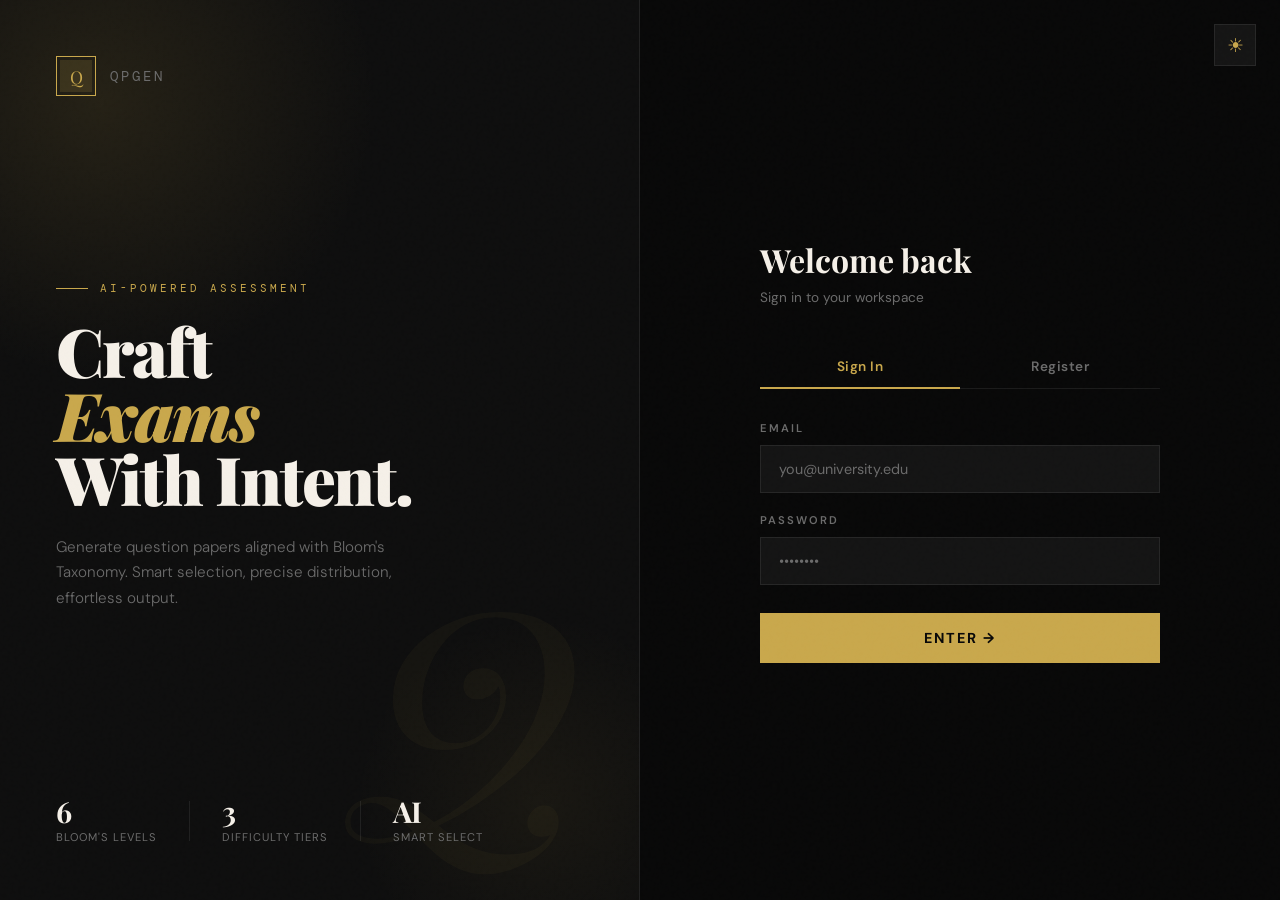
==== frontend/dashboard.html @ 6344b88e "style: update light theme color variables and decorative element styling across HTML files." ====
<!DOCTYPE html>
<html lang="en">

<head>
    <meta charset="UTF-8">
    <meta name="viewport" content="width=device-width, initial-scale=1.0">
    <title>QPGen — Dashboard</title>
    <link
        href="https://fonts.googleapis.com/css2?family=Playfair+Display:ital,wght@0,700;0,900;1,700&family=DM+Sans:wght@300;400;500;600&family=DM+Mono:wght@400;500&display=swap"
        rel="stylesheet">
    <style>
        *,
        *::before,
        *::after {
            margin: 0;
            padding: 0;
            box-sizing: border-box;
        }

        :root {
            --black: #080808;
            --deep: #0e0e0e;
            --surface: #141414;
            --card: #1a1a1a;
            --card-hover: #1f1f1f;
            --border: rgba(255, 255, 255, 0.07);
            --border-strong: rgba(255, 255, 255, 0.12);
            --gold: #c9a84c;
            --gold-light: #e2c07a;
            --gold-dim: rgba(201, 168, 76, 0.12);
            --gold-glow: rgba(201, 168, 76, 0.25);
            --white: #f5f0e8;
            --muted: #5a5a5a;
            --text: #b8b3a8;
            --sw: 220px;
        }

        [data-theme="light"] {
            --black: #ffffff;
            --deep: #f9f7f2;
            --surface: #ffffff;
            --card: #faf9f6;
            --card-hover: #f2efe9;
            --border: rgba(0, 0, 0, 0.05);
            --border-strong: rgba(0, 0, 0, 0.1);
            --gold: #b19440;
            --gold-light: #d4bc7d;
            --gold-dim: rgba(177, 148, 64, 0.08);
            --gold-glow: rgba(177, 148, 64, 0.15);
            --white: #121212;
            --muted: #88837d;
            --text: #4a463e;
        }

        [data-theme="light"] body::after {
            opacity: 0.06;
        }

        html,
        body {
            height: 100%;
            background: var(--black);
            color: var(--white);
            font-family: 'DM Sans', sans-serif;
            overflow-x: hidden;
        }

        body::after {
            content: '';
            position: fixed;
            inset: 0;
            background-image: url("data:image/svg+xml,%3Csvg viewBox='0 0 256 256' xmlns='http://www.w3.org/2000/svg'%3E%3Cfilter id='n'%3E%3CfeTurbulence type='fractalNoise' baseFrequency='0.9' numOctaves='4' stitchTiles='stitch'/%3E%3C/filter%3E%3Crect width='100%25' height='100%25' filter='url(%23n)' opacity='0.03'/%3E%3C/svg%3E");
            pointer-events: none;
            z-index: 9999;
        }

        .layout {
            display: flex;
            min-height: 100vh;
        }

        /* ── SIDEBAR ── */
        .sidebar {
            width: var(--sw);
            background: var(--deep);
            border-right: 1px solid var(--border);
            display: flex;
            flex-direction: column;
            position: fixed;
            top: 0;
            left: 0;
            bottom: 0;
            z-index: 50;
            padding: 32px 20px;
        }

        .sidebar-logo {
            display: flex;
            align-items: center;
            gap: 12px;
            margin-bottom: 48px;
            padding: 0 4px;
        }

        .logo-mark {
            width: 34px;
            height: 34px;
            border: 1px solid var(--gold);
            display: flex;
            align-items: center;
            justify-content: center;
            font-family: 'Playfair Display', serif;
            font-size: 1em;
            color: var(--gold);
            position: relative;
            flex-shrink: 0;
        }

        .logo-mark::before {
            content: '';
            position: absolute;
            inset: 3px;
            background: var(--gold-dim);
        }

        .logo-text {
            font-family: 'DM Mono', monospace;
            font-size: 0.75em;
            letter-spacing: 3px;
            color: var(--muted);
            text-transform: uppercase;
        }

        .nav-section {
            font-family: 'DM Mono', monospace;
            font-size: 0.6em;
            letter-spacing: 3px;
            color: var(--muted);
            text-transform: uppercase;
            padding: 0 8px;
            margin-bottom: 10px;
        }

        .nav-item {
            display: flex;
            align-items: center;
            gap: 12px;
            padding: 12px 10px;
            color: var(--muted);
            text-decoration: none;
            font-size: 0.85em;
            font-weight: 500;
            transition: all 0.3s;
            border-left: 2px solid transparent;
            margin-bottom: 2px;
            position: relative;
        }

        .nav-item:hover {
            color: var(--text);
            background: rgba(255, 255, 255, 0.03);
        }

        .nav-item.active {
            color: var(--gold);
            border-left-color: var(--gold);
            background: var(--gold-dim);
        }

        .nav-icon {
            width: 18px;
            text-align: center;
            font-size: 0.9em;
        }

        .sidebar-bottom {
            margin-top: auto;
            border-top: 1px solid var(--border);
            padding-top: 20px;
        }

        .user-tile {
            display: flex;
            align-items: center;
            gap: 12px;
            padding: 10px;
            cursor: pointer;
            transition: all 0.3s;
            border: 1px solid transparent;
        }

        .user-tile:hover {
            background: rgba(255, 255, 255, 0.03);
            border-color: var(--border);
        }

        .avatar {
            width: 34px;
            height: 34px;
            background: var(--gold-dim);
            border: 1px solid rgba(201, 168, 76, 0.3);
            color: var(--gold);
            display: flex;
            align-items: center;
            justify-content: center;
            font-family: 'Playfair Display', serif;
            font-size: 0.85em;
            font-weight: 700;
            flex-shrink: 0;
        }

        .user-name {
            font-size: 0.8em;
            font-weight: 600;
            color: var(--text);
        }

        .user-sub {
            font-size: 0.68em;
            color: var(--muted);
        }

        /* ── MAIN ── */
        .main {
            margin-left: var(--sw);
            flex: 1;
            min-height: 100vh;
        }

        /* ── MASTHEAD ── */
        .masthead {
            background: var(--deep);
            border-bottom: 1px solid var(--border);
            padding: 64px 60px 52px;
            position: relative;
            overflow: hidden;
        }

        .masthead::before {
            content: '';
            position: absolute;
            width: 700px;
            height: 500px;
            background: radial-gradient(ellipse, rgba(201, 168, 76, 0.08) 0%, transparent 60%);
            top: -200px;
            right: -100px;
        }

        .masthead-kicker {
            font-family: 'DM Mono', monospace;
            font-size: 0.68em;
            letter-spacing: 3px;
            color: var(--gold);
            text-transform: uppercase;
            margin-bottom: 20px;
            display: flex;
            align-items: center;
            gap: 12px;
        }

        .masthead-kicker::before {
            content: '';
            width: 24px;
            height: 1px;
            background: var(--gold);
        }

        .masthead-title {
            font-family: 'Playfair Display', serif;
            font-size: 3.6em;
            font-weight: 900;
            line-height: 0.95;
            letter-spacing: -2px;
            color: var(--white);
            position: relative;
            z-index: 1;
            margin-bottom: 16px;
        }

        .masthead-title em {
            font-style: italic;
            color: var(--gold);
        }

        .masthead-sub {
            color: var(--muted);
            font-size: 0.9em;
            font-weight: 300;
            position: relative;
            z-index: 1;
        }

        .masthead-deco {
            position: absolute;
            right: 60px;
            top: 50%;
            transform: translateY(-50%);
            font-family: 'Playfair Display', serif;
            font-size: 14em;
            font-style: italic;
            color: rgba(177, 148, 64, 0.04);
            line-height: 1;
            user-select: none;
            pointer-events: none;
            transition: color 0.3s;
        }

        [data-theme="light"] .masthead-deco {
            color: rgba(177, 148, 64, 0.07);
            background: linear-gradient(135deg, var(--gold) 0%, transparent 100%);
            -webkit-background-clip: text;
            background-clip: text;
            -webkit-text-fill-color: transparent;
            opacity: 0.15;
        }

        /* ── CONTENT ── */
        .content {
            padding: 48px 60px;
        }

        /* ── STATS ── */
        .stats-row {
            display: grid;
            grid-template-columns: repeat(4, 1fr);
            gap: 1px;
            background: var(--border);
            border: 1px solid var(--border);
            margin-bottom: 48px;
        }

        .stat-tile {
            background: var(--surface);
            padding: 32px 28px;
            position: relative;
            overflow: hidden;
            transition: all 0.4s;
            cursor: default;
        }

        .stat-tile::before {
            content: '';
            position: absolute;
            top: 0;
            left: 0;
            right: 0;
            height: 2px;
            background: var(--gold);
            transform: scaleX(0);
            transform-origin: left;
            transition: transform 0.4s;
        }

        .stat-tile:hover {
            background: var(--card);
        }

        .stat-tile:hover::before {
            transform: scaleX(1);
        }

        .stat-index {
            font-family: 'DM Mono', monospace;
            font-size: 0.65em;
            color: var(--muted);
            letter-spacing: 2px;
            margin-bottom: 20px;
        }

        .stat-num {
            font-family: 'Playfair Display', serif;
            font-size: 3em;
            font-weight: 900;
            color: var(--white);
            line-height: 1;
            letter-spacing: -2px;
            margin-bottom: 8px;
        }

        .stat-label {
            font-size: 0.78em;
            color: var(--muted);
            font-weight: 400;
        }

        .stat-deco {
            position: absolute;
            bottom: 16px;
            right: 20px;
            font-size: 3em;
            opacity: 0.06;
        }

        /* ── FEATURE CARDS ── */
        .feature-row {
            display: grid;
            grid-template-columns: 1fr 1fr;
            gap: 2px;
            background: var(--border);
            border: 1px solid var(--border);
            margin-bottom: 48px;
        }

        .feature-card {
            background: var(--surface);
            padding: 40px;
            text-decoration: none;
            position: relative;
            overflow: hidden;
            transition: all 0.4s;
            min-height: 220px;
            display: flex;
            flex-direction: column;
            justify-content: space-between;
            cursor: pointer;
        }

        .feature-card:hover {
            background: var(--card);
        }

        .feature-card .fc-arrow {
            width: 44px;
            height: 44px;
            border: 1px solid var(--border-strong);
            display: flex;
            align-items: center;
            justify-content: center;
            color: var(--muted);
            font-size: 1.2em;
            transition: all 0.3s;
        }

        .feature-card:hover .fc-arrow {
            border-color: var(--gold);
            color: var(--gold);
            transform: translate(4px, -4px);
        }

        .fc-label {
            font-family: 'DM Mono', monospace;
            font-size: 0.65em;
            letter-spacing: 3px;
            text-transform: uppercase;
            color: var(--gold);
            margin-bottom: 10px;
        }

        .fc-title {
            font-family: 'Playfair Display', serif;
            font-size: 1.9em;
            font-weight: 700;
            line-height: 1.15;
            letter-spacing: -0.5px;
            color: var(--white);
        }

        .fc-deco {
            position: absolute;
            right: 32px;
            bottom: 24px;
            font-family: 'Playfair Display', serif;
            font-size: 7em;
            font-style: italic;
            color: rgba(201, 168, 76, 0.05);
            line-height: 1;
        }

        /* Inverted card */
        .feature-card.inverted {
            background: linear-gradient(135deg, rgba(201, 168, 76, 0.15), rgba(201, 168, 76, 0.05));
            border: none;
        }

        .feature-card.inverted:hover {
            background: linear-gradient(135deg, rgba(201, 168, 76, 0.2), rgba(201, 168, 76, 0.08));
        }

        .feature-card.inverted .fc-arrow {
            border-color: rgba(201, 168, 76, 0.3);
            color: var(--gold);
        }

        .feature-card.inverted .fc-title {
            color: var(--gold-light);
        }

        .feature-card.inverted .fc-deco {
            color: rgba(201, 168, 76, 0.08);
        }

        /* ── BOTTOM GRID ── */
        .bottom-row {
            display: grid;
            grid-template-columns: 1.6fr 1fr;
            gap: 2px;
            background: var(--border);
            border: 1px solid var(--border);
        }

        .section-panel {
            background: var(--surface);
        }

        .panel-head {
            padding: 22px 28px;
            border-bottom: 1px solid var(--border);
            display: flex;
            justify-content: space-between;
            align-items: center;
        }

        .panel-title {
            font-family: 'DM Mono', monospace;
            font-size: 0.68em;
            letter-spacing: 3px;
            text-transform: uppercase;
            color: var(--muted);
        }

        .btn-new {
            font-family: 'DM Mono', monospace;
            font-size: 0.65em;
            letter-spacing: 2px;
            text-transform: uppercase;
            padding: 8px 16px;
            border: 1px solid var(--gold);
            background: transparent;
            color: var(--gold);
            cursor: pointer;
            text-decoration: none;
            transition: all 0.3s;
        }

        .btn-new:hover {
            background: var(--gold-dim);
        }

        .paper-item {
            display: flex;
            align-items: center;
            gap: 20px;
            padding: 20px 28px;
            border-bottom: 1px solid var(--border);
            transition: background 0.2s;
        }

        .paper-item:last-child {
            border-bottom: none;
        }

        .paper-item:hover {
            background: rgba(255, 255, 255, 0.02);
        }

        .paper-num {
            font-family: 'Playfair Display', serif;
            font-size: 1.4em;
            color: rgba(201, 168, 76, 0.2);
            font-style: italic;
            font-weight: 700;
            width: 32px;
            flex-shrink: 0;
        }

        .paper-info {
            flex: 1;
        }

        .paper-name {
            font-size: 0.85em;
            font-weight: 600;
            color: var(--text);
            margin-bottom: 4px;
        }

        .paper-meta {
            font-family: 'DM Mono', monospace;
            font-size: 0.65em;
            color: var(--muted);
            letter-spacing: 1px;
        }

        .p-badge {
            font-family: 'DM Mono', monospace;
            font-size: 0.6em;
            letter-spacing: 2px;
            text-transform: uppercase;
            padding: 4px 10px;
            border: 1px solid;
        }

        .p-badge.draft {
            border-color: var(--muted);
            color: var(--muted);
        }

        .p-badge.final {
            border-color: rgba(201, 168, 76, 0.5);
            color: var(--gold);
        }

        .empty-msg {
            display: flex;
            flex-direction: column;
            align-items: center;
            justify-content: center;
            padding: 56px 24px;
            color: var(--muted);
            font-size: 0.82em;
            gap: 12px;
            text-align: center;
        }

        .empty-msg-icon {
            font-family: 'Playfair Display', serif;
            font-size: 3em;
            font-style: italic;
            color: rgba(201, 168, 76, 0.1);
        }

        /* BLOOM BARS */
        .bloom-section {
            padding: 24px 28px;
            display: flex;
            flex-direction: column;
            gap: 18px;
        }

        .bloom-row {
            display: flex;
            align-items: center;
            gap: 14px;
        }

        .bloom-name {
            width: 76px;
            font-size: 0.75em;
            font-weight: 500;
            color: var(--text);
            flex-shrink: 0;
        }

        .bloom-bar-track {
            flex: 1;
            height: 3px;
            background: rgba(255, 255, 255, 0.05);
        }

        .bloom-bar-fill {
            height: 100%;
            background: var(--gold);
            transition: width 1.2s cubic-bezier(0.4, 0, 0.2, 1);
        }

        .bloom-count {
            font-family: 'DM Mono', monospace;
            font-size: 0.65em;
            color: var(--muted);
            width: 20px;
            text-align: right;
        }

        @keyframes fadeUp {
            from {
                opacity: 0;
                transform: translateY(16px);
            }

            to {
                opacity: 1;
                transform: translateY(0);
            }
        }

        .stat-tile {
            animation: fadeUp 0.5s ease both;
        }

        .stat-tile:nth-child(1) {
            animation-delay: 0.05s;
        }

        .stat-tile:nth-child(2) {
            animation-delay: 0.1s;
        }

        .stat-tile:nth-child(3) {
            animation-delay: 0.15s;
        }

        .stat-tile:nth-child(4) {
            animation-delay: 0.2s;
        }

        .feature-card {
            animation: fadeUp 0.5s 0.25s ease both;
        }

        .bottom-row {
            animation: fadeUp 0.5s 0.35s ease both;
        }

        /* Theme Toggle */
        .theme-toggle {
            width: 100%;
            padding: 10px;
            margin-top: 12px;
            border: 1px solid var(--border);
            background: transparent;
            color: var(--gold);
            font-size: 0.8em;
            cursor: pointer;
            display: flex;
            align-items: center;
            justify-content: center;
            gap: 8px;
            transition: all 0.3s;
            font-family: 'DM Mono', monospace;
            letter-spacing: 1px;
        }

        .theme-toggle:hover {
            border-color: var(--gold);
            background: var(--gold-dim);
        }

        .theme-toggle-icon {
            font-size: 1.1em;
        }
    </style>
</head>

<body>
    <div class="layout">

        <aside class="sidebar">
            <div class="sidebar-logo">
                <div class="logo-mark">Q</div>
                <div class="logo-text">QPGen</div>
            </div>
            <div class="nav-section">Workspace</div>
            <a class="nav-item active" href="dashboard.html"><span class="nav-icon">◈</span> Dashboard</a>
            <a class="nav-item" href="questions.html"><span class="nav-icon">◉</span> Question Bank</a>
            <a class="nav-item" href="generate.html"><span class="nav-icon">◎</span> Generate Paper</a>
            <div class="sidebar-bottom">
                <div class="user-tile" onclick="logout()">
                    <div class="avatar" id="av">N</div>
                    <div>
                        <div class="user-name" id="uName">User</div>
                        <div class="user-sub">Sign out</div>
                    </div>
                </div>
                <button class="theme-toggle" id="themeToggle" onclick="toggleTheme()" title="Toggle theme">
                    <span class="theme-toggle-icon">☀</span>
                </button>
            </div>
        </aside>

        <main class="main">
            <div class="masthead">
                <div class="masthead-kicker">Overview</div>
                <h1 class="masthead-title" id="greeting">Good evening,<br><em>Professor.</em></h1>
                <p class="masthead-sub">Your question bank and paper generation studio.</p>
                <div class="masthead-deco">Q</div>
            </div>

            <div class="content">
                <div class="stats-row">
                    <div class="stat-tile">
                        <div class="stat-index">01 / QUESTIONS</div>
                        <div class="stat-num" id="sQ">—</div>
                        <div class="stat-label">In question bank</div>
                        <div class="stat-deco">◉</div>
                    </div>
                    <div class="stat-tile">
                        <div class="stat-index">02 / SUBJECTS</div>
                        <div class="stat-num" id="sS">—</div>
                        <div class="stat-label">Active subjects</div>
                        <div class="stat-deco">◈</div>
                    </div>
                    <div class="stat-tile">
                        <div class="stat-index">03 / PAPERS</div>
                        <div class="stat-num" id="sP">—</div>
                        <div class="stat-label">Papers generated</div>
                        <div class="stat-deco">◎</div>
                    </div>
                    <div class="stat-tile">
                        <div class="stat-index">04 / BLOOM'S</div>
                        <div class="stat-num">6</div>
                        <div class="stat-label">Cognitive domains</div>
                        <div class="stat-deco">⬡</div>
                    </div>
                </div>

                <div class="feature-row">
                    <a class="feature-card" href="questions.html">
                        <div class="fc-arrow">→</div>
                        <div>
                            <div class="fc-label">Question Bank</div>
                            <div class="fc-title">Manage &<br>Categorise.</div>
                        </div>
                        <div class="fc-deco">◉</div>
                    </a>
                    <a class="feature-card inverted" href="generate.html">
                        <div class="fc-arrow">→</div>
                        <div>
                            <div class="fc-label">AI Generation</div>
                            <div class="fc-title">Build a Smart<br>Exam Paper.</div>
                        </div>
                        <div class="fc-deco">◎</div>
                    </a>
                </div>

                <div class="bottom-row">
                    <div class="section-panel">
                        <div class="panel-head">
                            <span class="panel-title">Recent Papers</span>
                            <a href="generate.html" class="btn-new">+ New</a>
                        </div>
                        <div id="papersList">
                            <div class="empty-msg">
                                <div class="empty-msg-icon">—</div>
                                <span>Loading papers...</span>
                            </div>
                        </div>
                    </div>

                    <div class="section-panel" style="border-left: 1px solid var(--border);">
                        <div class="panel-head">
                            <span class="panel-title">Bloom's Distribution</span>
                        </div>
                        <div class="bloom-section" id="bloomChart">
                            <div class="empty-msg">
                                <div class="empty-msg-icon">—</div><span>Loading...</span>
                            </div>
                        </div>
                    </div>
                </div>
            </div>
        </main>
    </div>

    <script>
        const API = 'http://127.0.0.1:5000/api';
        const token = localStorage.getItem('token');
        if (!token) window.location.href = 'index.html';
        const user = JSON.parse(localStorage.getItem('user') || '{}');
        const hr = new Date().getHours();
        const greet = hr < 12 ? 'Good morning' : hr < 17 ? 'Good afternoon' : 'Good evening';
        const username = user.username || 'Professor';
        document.getElementById('greeting').innerHTML = `${greet},<br><em>${username}.</em>`;
        document.getElementById('uName').textContent = username;
        document.getElementById('av').textContent = username[0].toUpperCase();
        const headers = { 'Authorization': `Bearer ${token}`, 'Content-Type': 'application/json' };

        const bColors = { remember: '#c9a84c', understand: '#9a8a5a', apply: '#7a9a6a', analyze: '#6a8a9a', evaluate: '#8a6a9a', create: '#9a6a7a' };

        async function load() {
            try {
                const [qR, sR, pR] = await Promise.all([
                    fetch(`${API}/questions/`, { headers }),
                    fetch(`${API}/subjects/`, { headers }),
                    fetch(`${API}/papers/`, { headers })
                ]);
                const qD = await qR.json(), sD = await sR.json(), pD = await pR.json();
                document.getElementById('sQ').textContent = qD.count ?? 0;
                document.getElementById('sS').textContent = sD.count ?? 0;
                document.getElementById('sP').textContent = pD.count ?? 0;

                const papers = pD.papers || [];
                document.getElementById('papersList').innerHTML = papers.length === 0
                    ? `<div class="empty-msg"><div class="empty-msg-icon">—</div><span>No papers yet. <a href="generate.html" style="color:var(--gold)">Generate one →</a></span></div>`
                    : papers.slice(0, 5).map((p, i) => `
                <div class="paper-item" onclick="location.href='edit-paper.html?id=${p.id}'" style="cursor:pointer">
                    <div class="paper-num">${String(i + 1).padStart(2, '0')}</div>
                    <div class="paper-info">
                        <div class="paper-name">${p.title}</div>
                        <div class="paper-meta">${p.total_marks} marks · ${p.question_count} questions</div>
                    </div>
                    <div style="display:flex;gap:8px;align-items:center">
                         <span class="p-badge draft" style="cursor:pointer">EDIT</span>
                    </div>
                </div>`).join('');

                const qs = qD.questions || [];
                const counts = { remember: 0, understand: 0, apply: 0, analyze: 0, evaluate: 0, create: 0 };
                qs.forEach(q => { if (counts[q.blooms_level] !== undefined) counts[q.blooms_level]++; });
                const max = Math.max(...Object.values(counts), 1);
                document.getElementById('bloomChart').innerHTML = Object.entries(counts).map(([l, c]) => `
            <div class="bloom-row">
                <div class="bloom-name">${l.charAt(0).toUpperCase() + l.slice(1)}</div>
                <div class="bloom-bar-track"><div class="bloom-bar-fill" style="width:0%;background:${bColors[l]}" data-target="${(c / max) * 100}"></div></div>
                <div class="bloom-count">${c}</div>
            </div>`).join('');

                requestAnimationFrame(() => {
                    document.querySelectorAll('.bloom-bar-fill').forEach(el => {
                        el.style.width = el.dataset.target + '%';
                    });
                });
            } catch (e) { console.error(e); }
        }

        function logout() { localStorage.clear(); window.location.href = 'index.html'; }
        load();
    </script>
    <script src="theme.js"></script>
</body>

</html>
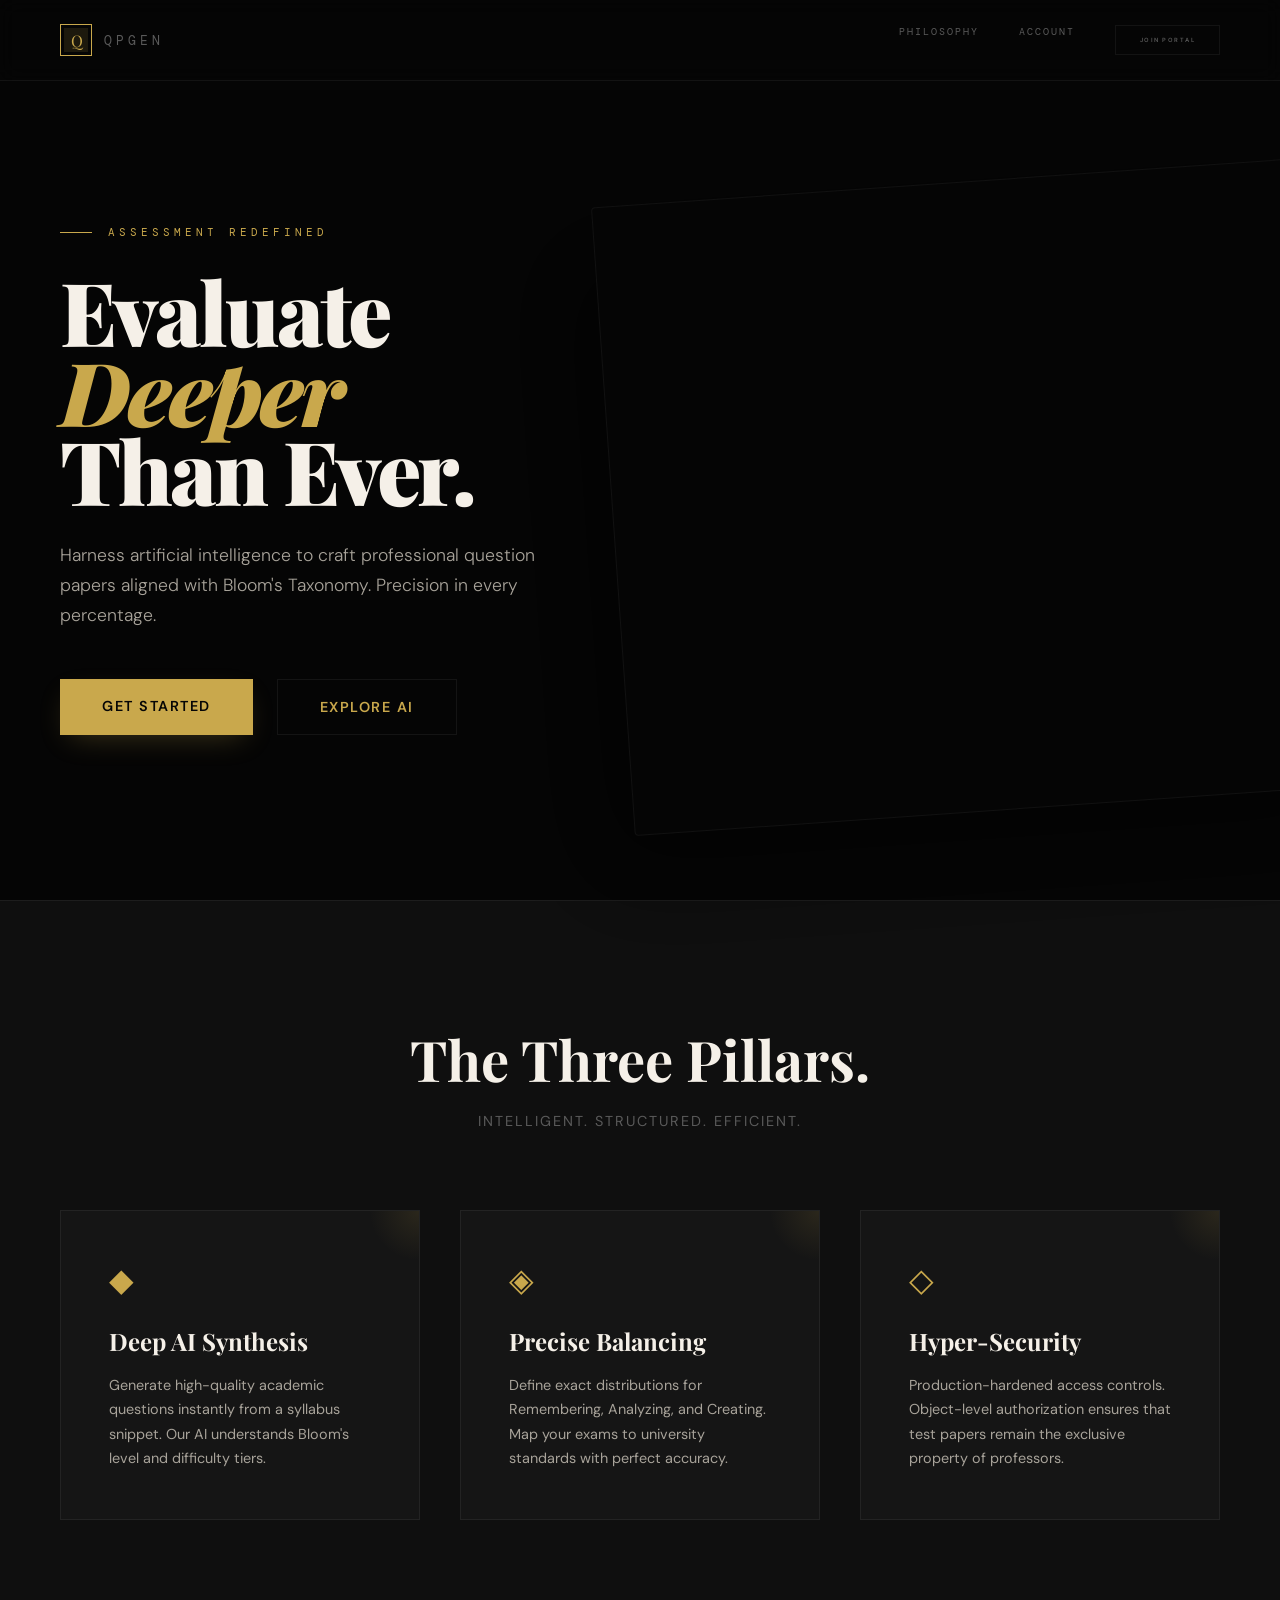
==== commit 6479cfff: "feat: add support ticket model, implement bulk question upload, and enhance dashboard with paper sea" ====
--- a/frontend/dashboard.html
+++ b/frontend/dashboard.html
@@ -37,23 +37,52 @@
 
         [data-theme="light"] {
             --black: #ffffff;
-            --deep: #f9f7f2;
+            --deep: rgba(249, 247, 242, 0.85); /* Glass Base */
             --surface: #ffffff;
-            --card: #faf9f6;
-            --card-hover: #f2efe9;
-            --border: rgba(0, 0, 0, 0.05);
-            --border-strong: rgba(0, 0, 0, 0.1);
-            --gold: #b19440;
-            --gold-light: #d4bc7d;
-            --gold-dim: rgba(177, 148, 64, 0.08);
-            --gold-glow: rgba(177, 148, 64, 0.15);
-            --white: #121212;
-            --muted: #88837d;
-            --text: #4a463e;
+            --card: #ffffff;
+            --card-hover: #f9f8f4;
+            --border: rgba(177, 148, 64, 0.08);
+            --border-strong: rgba(177, 148, 64, 0.15);
+            --gold: #ad8d3a;
+            --gold-light: #c5a65c;
+            --gold-dim: rgba(173, 141, 58, 0.04);
+            --gold-glow: rgba(173, 141, 58, 0.1);
+            --white: #121210;
+            --muted: #8c8880;
+            --text: #4d4a44;
         }
 
         [data-theme="light"] body::after {
-            opacity: 0.06;
+            opacity: 0.04;
+            filter: contrast(120%) brightness(110%);
+        }
+
+        /* Glassmorphism and Shadows for Masterpiece Light Mode */
+        [data-theme="light"] .sidebar,
+        [data-theme="light"] .masthead {
+            backdrop-filter: blur(20px) saturate(180%);
+            -webkit-backdrop-filter: blur(20px) saturate(180%);
+        }
+
+        [data-theme="light"] .stat-tile,
+        [data-theme="light"] .feature-card,
+        [data-theme="light"] .section-panel {
+            box-shadow: 
+                0 4px 6px -1px rgba(0, 0, 0, 0.02),
+                0 2px 4px -1px rgba(0, 0, 0, 0.01),
+                0 20px 25px -5px rgba(173, 141, 58, 0.03);
+            border: 1px solid var(--border);
+        }
+
+        [data-theme="light"] .feature-card:hover {
+            box-shadow: 
+                0 10px 15px -3px rgba(173, 141, 58, 0.08),
+                0 4px 6px -2px rgba(173, 141, 58, 0.04);
+            transform: translateY(-2px);
+        }
+
+        [data-theme="light"] .masthead {
+            background: linear-gradient(135deg, #ffffff 0%, #fcfbf8 40%, #f9f7f2 100%);
         }
 
         html,
@@ -218,6 +247,31 @@
         .user-sub {
             font-size: 0.68em;
             color: var(--muted);
+        }
+
+        .badge-notify {
+            background: var(--gold);
+            color: var(--black);
+            font-size: 0.85em;
+            font-weight: 800;
+            padding: 2px 6px;
+            border-radius: 4px;
+            margin-left: auto;
+            min-width: 18px;
+            text-align: center;
+        }
+
+        .alert-bar {
+            background: rgba(201, 168, 76, 0.1);
+            border: 1px solid var(--border);
+            padding: 12px 20px;
+            margin-bottom: 32px;
+            display: flex;
+            align-items: center;
+            gap: 12px;
+            font-size: 0.82em;
+            color: var(--white);
+            animation: fadeUp 0.6s ease both;
         }
 
         /* ── MAIN ── */
@@ -407,7 +461,7 @@
             text-decoration: none;
             position: relative;
             overflow: hidden;
-            transition: all 0.4s;
+            transition: all 0.5s cubic-bezier(0.2, 0.8, 0.2, 1);
             min-height: 220px;
             display: flex;
             flex-direction: column;
@@ -743,6 +797,16 @@
             <a class="nav-item active" href="dashboard.html"><span class="nav-icon">◈</span> Dashboard</a>
             <a class="nav-item" href="questions.html"><span class="nav-icon">◉</span> Question Bank</a>
             <a class="nav-item" href="generate.html"><span class="nav-icon">◎</span> Generate Paper</a>
+            <a class="nav-item" href="profile.html"><span class="nav-icon">▽</span> My Profile</a>
+            
+            <div id="adminNav" style="display:none">
+                <div class="nav-section">Administration</div>
+                <a class="nav-item" href="admin/teachers.html"><span class="nav-icon">⬡</span> Teachers</a>
+                <a class="nav-item" href="admin/requests.html">
+                    <span class="nav-icon">◉</span> Requests
+                    <span id="nAdmin" class="badge-notify" style="display:none">0</span>
+                </a>
+            </div>
             <div class="sidebar-bottom">
                 <div class="user-tile" onclick="logout()">
                     <div class="avatar" id="av">N</div>
@@ -766,6 +830,11 @@
             </div>
 
             <div class="content">
+                <div id="nTeacher" class="alert-bar" style="display:none">
+                    <span style="color:var(--gold)">◉</span> 
+                    <span>You have <strong id="nTCount">0</strong> pending subject requests. Check back later for approval.</span>
+                </div>
+
                 <div class="stats-row">
                     <div class="stat-tile">
                         <div class="stat-index">01 / QUESTIONS</div>
@@ -815,7 +884,12 @@
                 <div class="bottom-row">
                     <div class="section-panel">
                         <div class="panel-head">
-                            <span class="panel-title">Recent Papers</span>
+                            <div style="display:flex; align-items:center; gap:20px; flex:1;">
+                                <span class="panel-title">Recent Papers</span>
+                                <input type="text" id="paperSearch" placeholder="Search papers..." 
+                                    style="background:var(--black); border:1px solid var(--border); padding:6px 12px; color:var(--text); font-size:0.72em; outline:none; max-width:200px;"
+                                    oninput="filterPapers()">
+                            </div>
                             <a href="generate.html" class="btn-new">+ New</a>
                         </div>
                         <div id="papersList">
@@ -852,9 +926,15 @@
         document.getElementById('greeting').innerHTML = `${greet},<br><em>${username}.</em>`;
         document.getElementById('uName').textContent = username;
         document.getElementById('av').textContent = username[0].toUpperCase();
+        
+        if (user.roles && user.roles.includes('admin')) {
+            document.getElementById('adminNav').style.display = 'block';
+        }
+        
         const headers = { 'Authorization': `Bearer ${token}`, 'Content-Type': 'application/json' };
 
         const bColors = { remember: '#c9a84c', understand: '#9a8a5a', apply: '#7a9a6a', analyze: '#6a8a9a', evaluate: '#8a6a9a', create: '#9a6a7a' };
+        let allPapers = [];
 
         async function load() {
             try {
@@ -869,19 +949,8 @@
                 document.getElementById('sP').textContent = pD.count ?? 0;
 
                 const papers = pD.papers || [];
-                document.getElementById('papersList').innerHTML = papers.length === 0
-                    ? `<div class="empty-msg"><div class="empty-msg-icon">—</div><span>No papers yet. <a href="generate.html" style="color:var(--gold)">Generate one →</a></span></div>`
-                    : papers.slice(0, 5).map((p, i) => `
-                <div class="paper-item" onclick="location.href='edit-paper.html?id=${p.id}'" style="cursor:pointer">
-                    <div class="paper-num">${String(i + 1).padStart(2, '0')}</div>
-                    <div class="paper-info">
-                        <div class="paper-name">${p.title}</div>
-                        <div class="paper-meta">${p.total_marks} marks · ${p.question_count} questions</div>
-                    </div>
-                    <div style="display:flex;gap:8px;align-items:center">
-                         <span class="p-badge draft" style="cursor:pointer">EDIT</span>
-                    </div>
-                </div>`).join('');
+                allPapers = papers; // Store for filtering
+                renderPapers(allPapers);
 
                 const qs = qD.questions || [];
                 const counts = { remember: 0, understand: 0, apply: 0, analyze: 0, evaluate: 0, create: 0 };
@@ -899,7 +968,53 @@
                         el.style.width = el.dataset.target + '%';
                     });
                 });
+                
+                // Notifications
+                if (user.roles.includes('admin')) {
+                    const rR = await fetch(`${API}/admin/subject-requests?status=pending`, { headers });
+                    const rD = await rR.json();
+                    if (rD.count > 0) {
+                        document.getElementById('nAdmin').textContent = rD.count;
+                        document.getElementById('nAdmin').style.display = 'inline-block';
+                    }
+                } else {
+                    const rR = await fetch(`${API}/teacher/requests`, { headers });
+                    const rD = await rR.json();
+                    const pending = (rD.data || []).filter(r => r.status === 'pending').length;
+                    if (pending > 0) {
+                        document.getElementById('nTCount').textContent = pending;
+                        document.getElementById('nTeacher').style.display = 'flex';
+                    }
+                }
             } catch (e) { console.error(e); }
+        }
+
+        function renderPapers(papers) {
+            const pList = document.getElementById('papersList');
+            if (papers.length === 0) {
+                pList.innerHTML = `<div class="empty-msg"><div class="empty-msg-icon">⊡</div>No papers found matching your search.</div>`;
+                return;
+            }
+            pList.innerHTML = papers.slice(0, 5).map((p, i) => `
+            <div class="paper-item" onclick="location.href='edit-paper.html?id=${p.id}'" style="cursor:pointer">
+                <div class="paper-num">${String(i + 1).padStart(2, '0')}</div>
+                <div class="paper-info">
+                    <div class="paper-name">${p.title}</div>
+                    <div class="paper-meta">${p.total_marks} marks • ${p.question_count} questions</div>
+                </div>
+                <div style="display:flex;gap:8px;align-items:center">
+                     <span class="p-badge draft" style="cursor:pointer">EDIT</span>
+                </div>
+            </div>`).join('');
+        }
+
+        function filterPapers() {
+            const q = document.getElementById('paperSearch').value.toLowerCase();
+            const filtered = allPapers.filter(p => 
+                p.title.toLowerCase().includes(q) || 
+                (p.subject_name && p.subject_name.toLowerCase().includes(q))
+            );
+            renderPapers(filtered);
         }
 
         function logout() { localStorage.clear(); window.location.href = 'index.html'; }
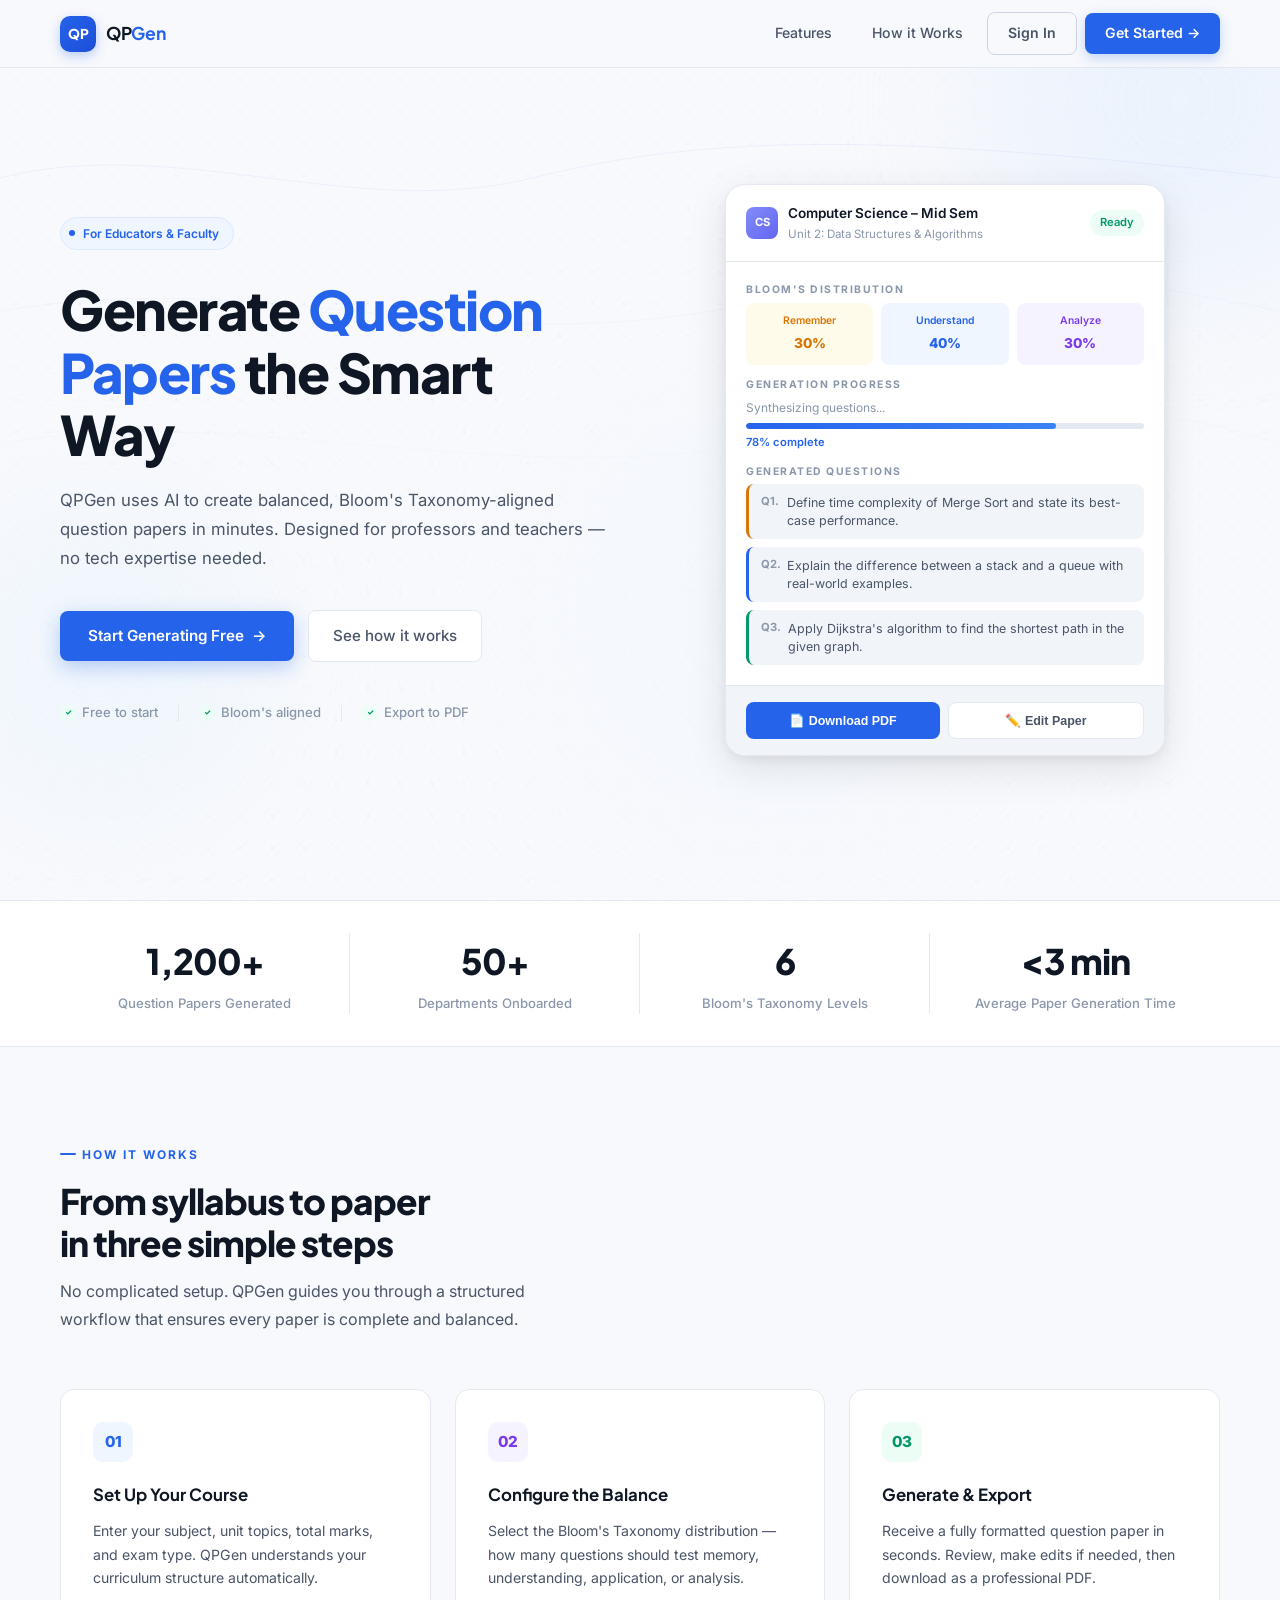
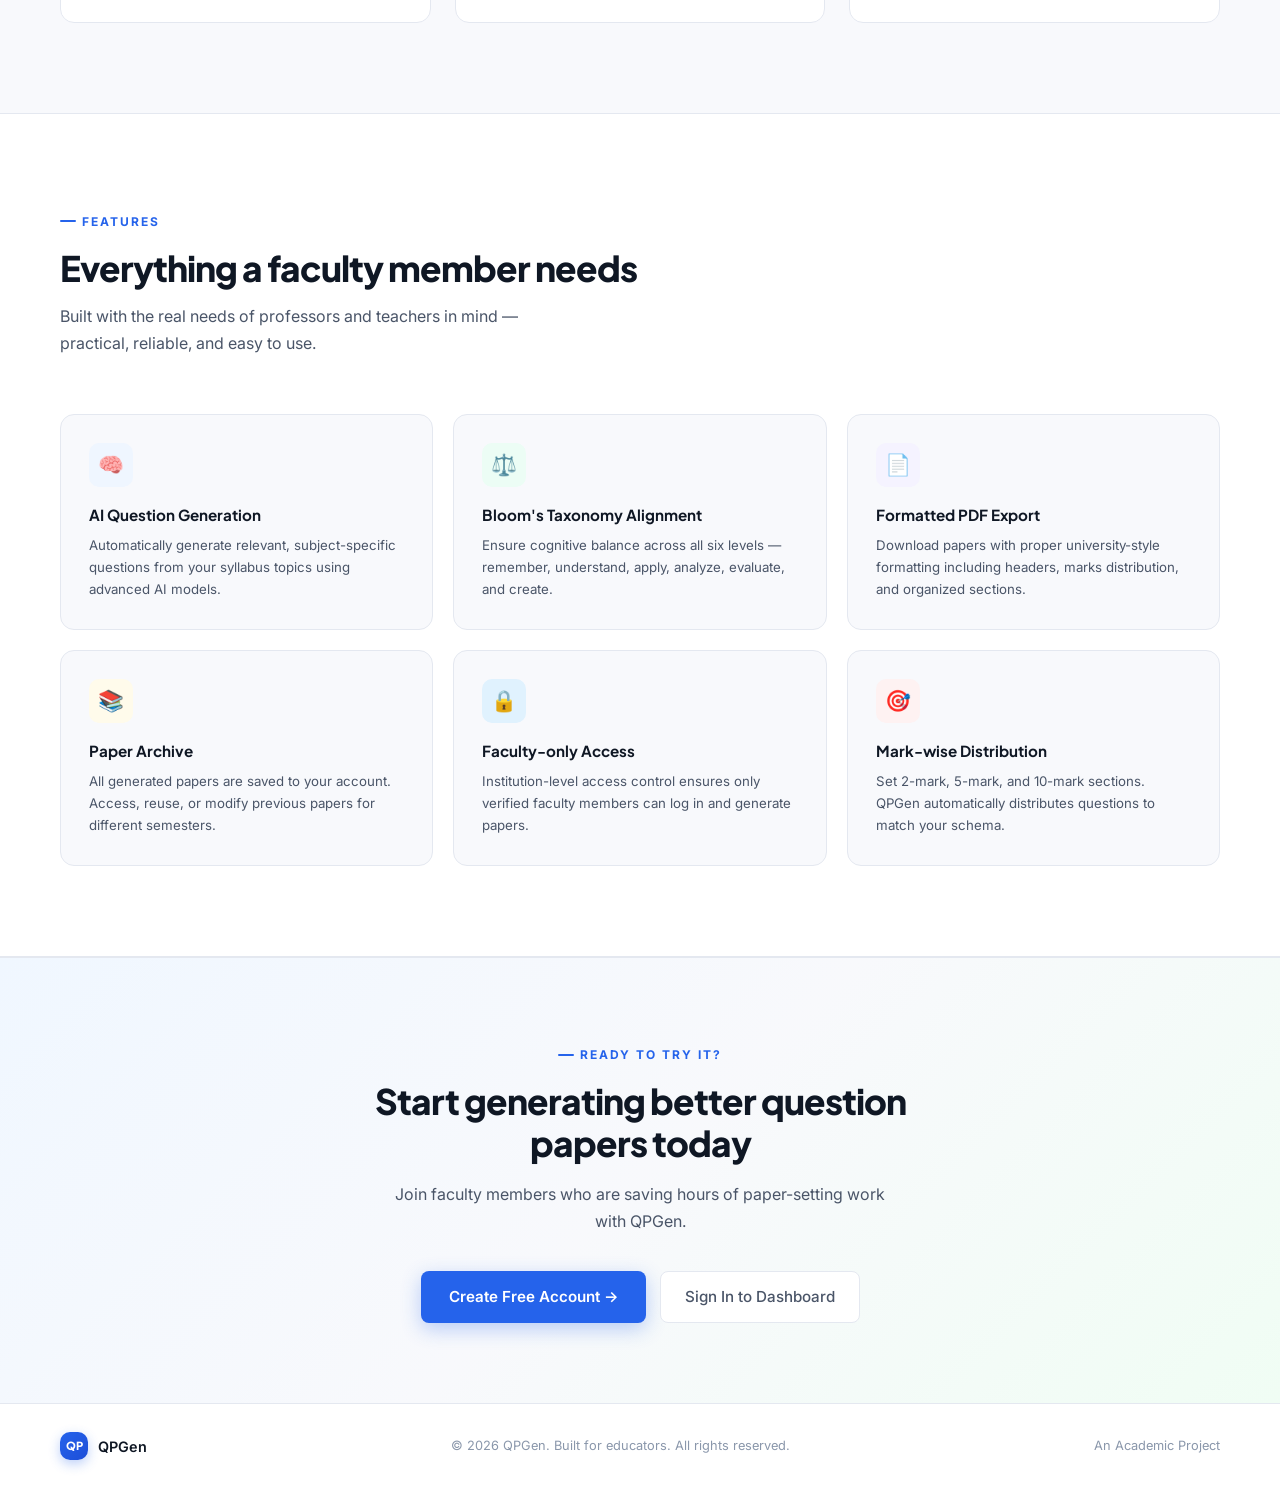
==== commit 5b1b7796: "refactor: centralize styles into a new stylesheet and update UI components across the frontend and b" ====
--- a/frontend/dashboard.html
+++ b/frontend/dashboard.html
@@ -4,911 +4,114 @@
 <head>
     <meta charset="UTF-8">
     <meta name="viewport" content="width=device-width, initial-scale=1.0">
-    <title>QPGen — Dashboard</title>
+    <title>QPGen — Executive Dashboard</title>
     <link
         href="https://fonts.googleapis.com/css2?family=Playfair+Display:ital,wght@0,700;0,900;1,700&family=DM+Sans:wght@300;400;500;600&family=DM+Mono:wght@400;500&display=swap"
         rel="stylesheet">
-    <style>
-        *,
-        *::before,
-        *::after {
-            margin: 0;
-            padding: 0;
-            box-sizing: border-box;
-        }
-
-        :root {
-            --black: #080808;
-            --deep: #0e0e0e;
-            --surface: #141414;
-            --card: #1a1a1a;
-            --card-hover: #1f1f1f;
-            --border: rgba(255, 255, 255, 0.07);
-            --border-strong: rgba(255, 255, 255, 0.12);
-            --gold: #c9a84c;
-            --gold-light: #e2c07a;
-            --gold-dim: rgba(201, 168, 76, 0.12);
-            --gold-glow: rgba(201, 168, 76, 0.25);
-            --white: #f5f0e8;
-            --muted: #5a5a5a;
-            --text: #b8b3a8;
-            --sw: 220px;
-        }
-
-        [data-theme="light"] {
-            --black: #ffffff;
-            --deep: rgba(249, 247, 242, 0.85); /* Glass Base */
-            --surface: #ffffff;
-            --card: #ffffff;
-            --card-hover: #f9f8f4;
-            --border: rgba(177, 148, 64, 0.08);
-            --border-strong: rgba(177, 148, 64, 0.15);
-            --gold: #ad8d3a;
-            --gold-light: #c5a65c;
-            --gold-dim: rgba(173, 141, 58, 0.04);
-            --gold-glow: rgba(173, 141, 58, 0.1);
-            --white: #121210;
-            --muted: #8c8880;
-            --text: #4d4a44;
-        }
-
-        [data-theme="light"] body::after {
-            opacity: 0.04;
-            filter: contrast(120%) brightness(110%);
-        }
-
-        /* Glassmorphism and Shadows for Masterpiece Light Mode */
-        [data-theme="light"] .sidebar,
-        [data-theme="light"] .masthead {
-            backdrop-filter: blur(20px) saturate(180%);
-            -webkit-backdrop-filter: blur(20px) saturate(180%);
-        }
-
-        [data-theme="light"] .stat-tile,
-        [data-theme="light"] .feature-card,
-        [data-theme="light"] .section-panel {
-            box-shadow: 
-                0 4px 6px -1px rgba(0, 0, 0, 0.02),
-                0 2px 4px -1px rgba(0, 0, 0, 0.01),
-                0 20px 25px -5px rgba(173, 141, 58, 0.03);
-            border: 1px solid var(--border);
-        }
-
-        [data-theme="light"] .feature-card:hover {
-            box-shadow: 
-                0 10px 15px -3px rgba(173, 141, 58, 0.08),
-                0 4px 6px -2px rgba(173, 141, 58, 0.04);
-            transform: translateY(-2px);
-        }
-
-        [data-theme="light"] .masthead {
-            background: linear-gradient(135deg, #ffffff 0%, #fcfbf8 40%, #f9f7f2 100%);
-        }
-
-        html,
-        body {
-            height: 100%;
-            background: var(--black);
-            color: var(--white);
-            font-family: 'DM Sans', sans-serif;
-            overflow-x: hidden;
-        }
-
-        body::after {
-            content: '';
-            position: fixed;
-            inset: 0;
-            background-image: url("data:image/svg+xml,%3Csvg viewBox='0 0 256 256' xmlns='http://www.w3.org/2000/svg'%3E%3Cfilter id='n'%3E%3CfeTurbulence type='fractalNoise' baseFrequency='0.9' numOctaves='4' stitchTiles='stitch'/%3E%3C/filter%3E%3Crect width='100%25' height='100%25' filter='url(%23n)' opacity='0.03'/%3E%3C/svg%3E");
-            pointer-events: none;
-            z-index: 9999;
-        }
-
-        .layout {
-            display: flex;
-            min-height: 100vh;
-        }
-
-        /* ── SIDEBAR ── */
-        .sidebar {
-            width: var(--sw);
-            background: var(--deep);
-            border-right: 1px solid var(--border);
-            display: flex;
-            flex-direction: column;
-            position: fixed;
-            top: 0;
-            left: 0;
-            bottom: 0;
-            z-index: 50;
-            padding: 32px 20px;
-        }
-
-        .sidebar-logo {
-            display: flex;
-            align-items: center;
-            gap: 12px;
-            margin-bottom: 48px;
-            padding: 0 4px;
-        }
-
-        .logo-mark {
-            width: 34px;
-            height: 34px;
-            border: 1px solid var(--gold);
-            display: flex;
-            align-items: center;
-            justify-content: center;
-            font-family: 'Playfair Display', serif;
-            font-size: 1em;
-            color: var(--gold);
-            position: relative;
-            flex-shrink: 0;
-        }
-
-        .logo-mark::before {
-            content: '';
-            position: absolute;
-            inset: 3px;
-            background: var(--gold-dim);
-        }
-
-        .logo-text {
-            font-family: 'DM Mono', monospace;
-            font-size: 0.75em;
-            letter-spacing: 3px;
-            color: var(--muted);
-            text-transform: uppercase;
-        }
-
-        .nav-section {
-            font-family: 'DM Mono', monospace;
-            font-size: 0.6em;
-            letter-spacing: 3px;
-            color: var(--muted);
-            text-transform: uppercase;
-            padding: 0 8px;
-            margin-bottom: 10px;
-        }
-
-        .nav-item {
-            display: flex;
-            align-items: center;
-            gap: 12px;
-            padding: 12px 10px;
-            color: var(--muted);
-            text-decoration: none;
-            font-size: 0.85em;
-            font-weight: 500;
-            transition: all 0.3s;
-            border-left: 2px solid transparent;
-            margin-bottom: 2px;
-            position: relative;
-        }
-
-        .nav-item:hover {
-            color: var(--text);
-            background: rgba(255, 255, 255, 0.03);
-        }
-
-        .nav-item.active {
-            color: var(--gold);
-            border-left-color: var(--gold);
-            background: var(--gold-dim);
-        }
-
-        .nav-icon {
-            width: 18px;
-            text-align: center;
-            font-size: 0.9em;
-        }
-
-        .sidebar-bottom {
-            margin-top: auto;
-            border-top: 1px solid var(--border);
-            padding-top: 20px;
-        }
-
-        .user-tile {
-            display: flex;
-            align-items: center;
-            gap: 12px;
-            padding: 10px;
-            cursor: pointer;
-            transition: all 0.3s;
-            border: 1px solid transparent;
-        }
-
-        .user-tile:hover {
-            background: rgba(255, 255, 255, 0.03);
-            border-color: var(--border);
-        }
-
-        .avatar {
-            width: 34px;
-            height: 34px;
-            background: var(--gold-dim);
-            border: 1px solid rgba(201, 168, 76, 0.3);
-            color: var(--gold);
-            display: flex;
-            align-items: center;
-            justify-content: center;
-            font-family: 'Playfair Display', serif;
-            font-size: 0.85em;
-            font-weight: 700;
-            flex-shrink: 0;
-        }
-
-        .user-name {
-            font-size: 0.8em;
-            font-weight: 600;
-            color: var(--text);
-        }
-
-        .user-sub {
-            font-size: 0.68em;
-            color: var(--muted);
-        }
-
-        .badge-notify {
-            background: var(--gold);
-            color: var(--black);
-            font-size: 0.85em;
-            font-weight: 800;
-            padding: 2px 6px;
-            border-radius: 4px;
-            margin-left: auto;
-            min-width: 18px;
-            text-align: center;
-        }
-
-        .alert-bar {
-            background: rgba(201, 168, 76, 0.1);
-            border: 1px solid var(--border);
-            padding: 12px 20px;
-            margin-bottom: 32px;
-            display: flex;
-            align-items: center;
-            gap: 12px;
-            font-size: 0.82em;
-            color: var(--white);
-            animation: fadeUp 0.6s ease both;
-        }
-
-        /* ── MAIN ── */
-        .main {
-            margin-left: var(--sw);
-            flex: 1;
-            min-height: 100vh;
-        }
-
-        /* ── MASTHEAD ── */
-        .masthead {
-            background: var(--deep);
-            border-bottom: 1px solid var(--border);
-            padding: 64px 60px 52px;
-            position: relative;
-            overflow: hidden;
-        }
-
-        .masthead::before {
-            content: '';
-            position: absolute;
-            width: 700px;
-            height: 500px;
-            background: radial-gradient(ellipse, rgba(201, 168, 76, 0.08) 0%, transparent 60%);
-            top: -200px;
-            right: -100px;
-        }
-
-        .masthead-kicker {
-            font-family: 'DM Mono', monospace;
-            font-size: 0.68em;
-            letter-spacing: 3px;
-            color: var(--gold);
-            text-transform: uppercase;
-            margin-bottom: 20px;
-            display: flex;
-            align-items: center;
-            gap: 12px;
-        }
-
-        .masthead-kicker::before {
-            content: '';
-            width: 24px;
-            height: 1px;
-            background: var(--gold);
-        }
-
-        .masthead-title {
-            font-family: 'Playfair Display', serif;
-            font-size: 3.6em;
-            font-weight: 900;
-            line-height: 0.95;
-            letter-spacing: -2px;
-            color: var(--white);
-            position: relative;
-            z-index: 1;
-            margin-bottom: 16px;
-        }
-
-        .masthead-title em {
-            font-style: italic;
-            color: var(--gold);
-        }
-
-        .masthead-sub {
-            color: var(--muted);
-            font-size: 0.9em;
-            font-weight: 300;
-            position: relative;
-            z-index: 1;
-        }
-
-        .masthead-deco {
-            position: absolute;
-            right: 60px;
-            top: 50%;
-            transform: translateY(-50%);
-            font-family: 'Playfair Display', serif;
-            font-size: 14em;
-            font-style: italic;
-            color: rgba(177, 148, 64, 0.04);
-            line-height: 1;
-            user-select: none;
-            pointer-events: none;
-            transition: color 0.3s;
-        }
-
-        [data-theme="light"] .masthead-deco {
-            color: rgba(177, 148, 64, 0.07);
-            background: linear-gradient(135deg, var(--gold) 0%, transparent 100%);
-            -webkit-background-clip: text;
-            background-clip: text;
-            -webkit-text-fill-color: transparent;
-            opacity: 0.15;
-        }
-
-        /* ── CONTENT ── */
-        .content {
-            padding: 48px 60px;
-        }
-
-        /* ── STATS ── */
-        .stats-row {
-            display: grid;
-            grid-template-columns: repeat(4, 1fr);
-            gap: 1px;
-            background: var(--border);
-            border: 1px solid var(--border);
-            margin-bottom: 48px;
-        }
-
-        .stat-tile {
-            background: var(--surface);
-            padding: 32px 28px;
-            position: relative;
-            overflow: hidden;
-            transition: all 0.4s;
-            cursor: default;
-        }
-
-        .stat-tile::before {
-            content: '';
-            position: absolute;
-            top: 0;
-            left: 0;
-            right: 0;
-            height: 2px;
-            background: var(--gold);
-            transform: scaleX(0);
-            transform-origin: left;
-            transition: transform 0.4s;
-        }
-
-        .stat-tile:hover {
-            background: var(--card);
-        }
-
-        .stat-tile:hover::before {
-            transform: scaleX(1);
-        }
-
-        .stat-index {
-            font-family: 'DM Mono', monospace;
-            font-size: 0.65em;
-            color: var(--muted);
-            letter-spacing: 2px;
-            margin-bottom: 20px;
-        }
-
-        .stat-num {
-            font-family: 'Playfair Display', serif;
-            font-size: 3em;
-            font-weight: 900;
-            color: var(--white);
-            line-height: 1;
-            letter-spacing: -2px;
-            margin-bottom: 8px;
-        }
-
-        .stat-label {
-            font-size: 0.78em;
-            color: var(--muted);
-            font-weight: 400;
-        }
-
-        .stat-deco {
-            position: absolute;
-            bottom: 16px;
-            right: 20px;
-            font-size: 3em;
-            opacity: 0.06;
-        }
-
-        /* ── FEATURE CARDS ── */
-        .feature-row {
-            display: grid;
-            grid-template-columns: 1fr 1fr;
-            gap: 2px;
-            background: var(--border);
-            border: 1px solid var(--border);
-            margin-bottom: 48px;
-        }
-
-        .feature-card {
-            background: var(--surface);
-            padding: 40px;
-            text-decoration: none;
-            position: relative;
-            overflow: hidden;
-            transition: all 0.5s cubic-bezier(0.2, 0.8, 0.2, 1);
-            min-height: 220px;
-            display: flex;
-            flex-direction: column;
-            justify-content: space-between;
-            cursor: pointer;
-        }
-
-        .feature-card:hover {
-            background: var(--card);
-        }
-
-        .feature-card .fc-arrow {
-            width: 44px;
-            height: 44px;
-            border: 1px solid var(--border-strong);
-            display: flex;
-            align-items: center;
-            justify-content: center;
-            color: var(--muted);
-            font-size: 1.2em;
-            transition: all 0.3s;
-        }
-
-        .feature-card:hover .fc-arrow {
-            border-color: var(--gold);
-            color: var(--gold);
-            transform: translate(4px, -4px);
-        }
-
-        .fc-label {
-            font-family: 'DM Mono', monospace;
-            font-size: 0.65em;
-            letter-spacing: 3px;
-            text-transform: uppercase;
-            color: var(--gold);
-            margin-bottom: 10px;
-        }
-
-        .fc-title {
-            font-family: 'Playfair Display', serif;
-            font-size: 1.9em;
-            font-weight: 700;
-            line-height: 1.15;
-            letter-spacing: -0.5px;
-            color: var(--white);
-        }
-
-        .fc-deco {
-            position: absolute;
-            right: 32px;
-            bottom: 24px;
-            font-family: 'Playfair Display', serif;
-            font-size: 7em;
-            font-style: italic;
-            color: rgba(201, 168, 76, 0.05);
-            line-height: 1;
-        }
-
-        /* Inverted card */
-        .feature-card.inverted {
-            background: linear-gradient(135deg, rgba(201, 168, 76, 0.15), rgba(201, 168, 76, 0.05));
-            border: none;
-        }
-
-        .feature-card.inverted:hover {
-            background: linear-gradient(135deg, rgba(201, 168, 76, 0.2), rgba(201, 168, 76, 0.08));
-        }
-
-        .feature-card.inverted .fc-arrow {
-            border-color: rgba(201, 168, 76, 0.3);
-            color: var(--gold);
-        }
-
-        .feature-card.inverted .fc-title {
-            color: var(--gold-light);
-        }
-
-        .feature-card.inverted .fc-deco {
-            color: rgba(201, 168, 76, 0.08);
-        }
-
-        /* ── BOTTOM GRID ── */
-        .bottom-row {
-            display: grid;
-            grid-template-columns: 1.6fr 1fr;
-            gap: 2px;
-            background: var(--border);
-            border: 1px solid var(--border);
-        }
-
-        .section-panel {
-            background: var(--surface);
-        }
-
-        .panel-head {
-            padding: 22px 28px;
-            border-bottom: 1px solid var(--border);
-            display: flex;
-            justify-content: space-between;
-            align-items: center;
-        }
-
-        .panel-title {
-            font-family: 'DM Mono', monospace;
-            font-size: 0.68em;
-            letter-spacing: 3px;
-            text-transform: uppercase;
-            color: var(--muted);
-        }
-
-        .btn-new {
-            font-family: 'DM Mono', monospace;
-            font-size: 0.65em;
-            letter-spacing: 2px;
-            text-transform: uppercase;
-            padding: 8px 16px;
-            border: 1px solid var(--gold);
-            background: transparent;
-            color: var(--gold);
-            cursor: pointer;
-            text-decoration: none;
-            transition: all 0.3s;
-        }
-
-        .btn-new:hover {
-            background: var(--gold-dim);
-        }
-
-        .paper-item {
-            display: flex;
-            align-items: center;
-            gap: 20px;
-            padding: 20px 28px;
-            border-bottom: 1px solid var(--border);
-            transition: background 0.2s;
-        }
-
-        .paper-item:last-child {
-            border-bottom: none;
-        }
-
-        .paper-item:hover {
-            background: rgba(255, 255, 255, 0.02);
-        }
-
-        .paper-num {
-            font-family: 'Playfair Display', serif;
-            font-size: 1.4em;
-            color: rgba(201, 168, 76, 0.2);
-            font-style: italic;
-            font-weight: 700;
-            width: 32px;
-            flex-shrink: 0;
-        }
-
-        .paper-info {
-            flex: 1;
-        }
-
-        .paper-name {
-            font-size: 0.85em;
-            font-weight: 600;
-            color: var(--text);
-            margin-bottom: 4px;
-        }
-
-        .paper-meta {
-            font-family: 'DM Mono', monospace;
-            font-size: 0.65em;
-            color: var(--muted);
-            letter-spacing: 1px;
-        }
-
-        .p-badge {
-            font-family: 'DM Mono', monospace;
-            font-size: 0.6em;
-            letter-spacing: 2px;
-            text-transform: uppercase;
-            padding: 4px 10px;
-            border: 1px solid;
-        }
-
-        .p-badge.draft {
-            border-color: var(--muted);
-            color: var(--muted);
-        }
-
-        .p-badge.final {
-            border-color: rgba(201, 168, 76, 0.5);
-            color: var(--gold);
-        }
-
-        .empty-msg {
-            display: flex;
-            flex-direction: column;
-            align-items: center;
-            justify-content: center;
-            padding: 56px 24px;
-            color: var(--muted);
-            font-size: 0.82em;
-            gap: 12px;
-            text-align: center;
-        }
-
-        .empty-msg-icon {
-            font-family: 'Playfair Display', serif;
-            font-size: 3em;
-            font-style: italic;
-            color: rgba(201, 168, 76, 0.1);
-        }
-
-        /* BLOOM BARS */
-        .bloom-section {
-            padding: 24px 28px;
-            display: flex;
-            flex-direction: column;
-            gap: 18px;
-        }
-
-        .bloom-row {
-            display: flex;
-            align-items: center;
-            gap: 14px;
-        }
-
-        .bloom-name {
-            width: 76px;
-            font-size: 0.75em;
-            font-weight: 500;
-            color: var(--text);
-            flex-shrink: 0;
-        }
-
-        .bloom-bar-track {
-            flex: 1;
-            height: 3px;
-            background: rgba(255, 255, 255, 0.05);
-        }
-
-        .bloom-bar-fill {
-            height: 100%;
-            background: var(--gold);
-            transition: width 1.2s cubic-bezier(0.4, 0, 0.2, 1);
-        }
-
-        .bloom-count {
-            font-family: 'DM Mono', monospace;
-            font-size: 0.65em;
-            color: var(--muted);
-            width: 20px;
-            text-align: right;
-        }
-
-        @keyframes fadeUp {
-            from {
-                opacity: 0;
-                transform: translateY(16px);
-            }
-
-            to {
-                opacity: 1;
-                transform: translateY(0);
-            }
-        }
-
-        .stat-tile {
-            animation: fadeUp 0.5s ease both;
-        }
-
-        .stat-tile:nth-child(1) {
-            animation-delay: 0.05s;
-        }
-
-        .stat-tile:nth-child(2) {
-            animation-delay: 0.1s;
-        }
-
-        .stat-tile:nth-child(3) {
-            animation-delay: 0.15s;
-        }
-
-        .stat-tile:nth-child(4) {
-            animation-delay: 0.2s;
-        }
-
-        .feature-card {
-            animation: fadeUp 0.5s 0.25s ease both;
-        }
-
-        .bottom-row {
-            animation: fadeUp 0.5s 0.35s ease both;
-        }
-
-        /* Theme Toggle */
-        .theme-toggle {
-            width: 100%;
-            padding: 10px;
-            margin-top: 12px;
-            border: 1px solid var(--border);
-            background: transparent;
-            color: var(--gold);
-            font-size: 0.8em;
-            cursor: pointer;
-            display: flex;
-            align-items: center;
-            justify-content: center;
-            gap: 8px;
-            transition: all 0.3s;
-            font-family: 'DM Mono', monospace;
-            letter-spacing: 1px;
-        }
-
-        .theme-toggle:hover {
-            border-color: var(--gold);
-            background: var(--gold-dim);
-        }
-
-        .theme-toggle-icon {
-            font-size: 1.1em;
-        }
-    </style>
+    <link href="style.css" rel="stylesheet">
 </head>
 
 <body>
+    <div class="ambient-bg">
+        <div class="glow-1"></div>
+        <div class="glow-2"></div>
+    </div>
+
     <div class="layout">
-
         <aside class="sidebar">
-            <div class="sidebar-logo">
-                <div class="logo-mark">Q</div>
-                <div class="logo-text">QPGen</div>
-            </div>
+            <a href="dashboard.html" class="logo">
+                <div class="logo-mark">QP</div>
+                <span class="logo-text">QPGen</span>
+            </a>
+
             <div class="nav-section">Workspace</div>
-            <a class="nav-item active" href="dashboard.html"><span class="nav-icon">◈</span> Dashboard</a>
-            <a class="nav-item" href="questions.html"><span class="nav-icon">◉</span> Question Bank</a>
-            <a class="nav-item" href="generate.html"><span class="nav-icon">◎</span> Generate Paper</a>
-            <a class="nav-item" href="profile.html"><span class="nav-icon">▽</span> My Profile</a>
-            
-            <div id="adminNav" style="display:none">
-                <div class="nav-section">Administration</div>
-                <a class="nav-item" href="admin/teachers.html"><span class="nav-icon">⬡</span> Teachers</a>
-                <a class="nav-item" href="admin/requests.html">
-                    <span class="nav-icon">◉</span> Requests
-                    <span id="nAdmin" class="badge-notify" style="display:none">0</span>
+            <a href="dashboard.html" class="nav-item active">
+                <span class="nav-icon">▤</span> Dashboard
+            </a>
+            <a href="questions.html" class="nav-item">
+                <span class="nav-icon">⚄</span> Question Bank
+            </a>
+            <a href="generate.html" class="nav-item">
+                <span class="nav-icon">✦</span> Generate Paper
+            </a>
+
+            <div class="nav-section">Management</div>
+            <a href="profile.html" class="nav-item">
+                <span class="nav-icon">👤</span> Account Profile
+            </a>
+
+            <div id="adminArea" style="display: none;">
+                <div class="nav-section">University Admin</div>
+                <a href="admin/teachers.html" class="nav-item">
+                    <span class="nav-icon">⌘</span> Manage Faculty
                 </a>
-            </div>
-            <div class="sidebar-bottom">
-                <div class="user-tile" onclick="logout()">
-                    <div class="avatar" id="av">N</div>
-                    <div>
-                        <div class="user-name" id="uName">User</div>
-                        <div class="user-sub">Sign out</div>
-                    </div>
-                </div>
-                <button class="theme-toggle" id="themeToggle" onclick="toggleTheme()" title="Toggle theme">
-                    <span class="theme-toggle-icon">☀</span>
-                </button>
+                <a href="admin/requests.html" class="nav-item">
+                    <span class="nav-icon">✉</span> Access Requests
+                </a>
+            </div>
+
+            <div class="sidebar-footer">
+                <div class="user-pill" onclick="location.href='profile.html'">
+                    <div class="avatar" id="av">P</div>
+                    <div class="user-meta">
+                        <div class="user-name" id="uName">Professor</div>
+                        <div class="user-email" id="uEmail">prof@univ.edu</div>
+                    </div>
+                </div>
+                <button class="btn btn-danger" style="width: 100%; margin-top: 16px; font-size: 0.7em;" onclick="logout()">Secure Logout</button>
             </div>
         </aside>
 
         <main class="main">
-            <div class="masthead">
-                <div class="masthead-kicker">Overview</div>
-                <h1 class="masthead-title" id="greeting">Good evening,<br><em>Professor.</em></h1>
-                <p class="masthead-sub">Your question bank and paper generation studio.</p>
-                <div class="masthead-deco">Q</div>
-            </div>
-
-            <div class="content">
-                <div id="nTeacher" class="alert-bar" style="display:none">
-                    <span style="color:var(--gold)">◉</span> 
-                    <span>You have <strong id="nTCount">0</strong> pending subject requests. Check back later for approval.</span>
-                </div>
-
-                <div class="stats-row">
-                    <div class="stat-tile">
-                        <div class="stat-index">01 / QUESTIONS</div>
-                        <div class="stat-num" id="sQ">—</div>
-                        <div class="stat-label">In question bank</div>
-                        <div class="stat-deco">◉</div>
-                    </div>
-                    <div class="stat-tile">
-                        <div class="stat-index">02 / SUBJECTS</div>
-                        <div class="stat-num" id="sS">—</div>
-                        <div class="stat-label">Active subjects</div>
-                        <div class="stat-deco">◈</div>
-                    </div>
-                    <div class="stat-tile">
-                        <div class="stat-index">03 / PAPERS</div>
-                        <div class="stat-num" id="sP">—</div>
-                        <div class="stat-label">Papers generated</div>
-                        <div class="stat-deco">◎</div>
-                    </div>
-                    <div class="stat-tile">
-                        <div class="stat-index">04 / BLOOM'S</div>
-                        <div class="stat-num">6</div>
-                        <div class="stat-label">Cognitive domains</div>
-                        <div class="stat-deco">⬡</div>
-                    </div>
-                </div>
-
-                <div class="feature-row">
-                    <a class="feature-card" href="questions.html">
-                        <div class="fc-arrow">→</div>
-                        <div>
-                            <div class="fc-label">Question Bank</div>
-                            <div class="fc-title">Manage &<br>Categorise.</div>
+            <header class="page-header animate-fade">
+                <p id="dt">Establishing link...</p>
+                <h1 id="greet">Welcome back,<br><em>Professor.</em></h1>
+                
+                <div class="form-group" style="margin-top: 32px; max-width: 400px;">
+                    <div style="position: relative;">
+                        <input type="text" id="pSearch" placeholder="Search archives..." oninput="filterPapers()">
+                        <span style="position: absolute; left: 16px; top: 50%; transform: translateY(-50%); color: var(--brand); font-size: 0.8em;">⌕</span>
+                    </div>
+                </div>
+            </header>
+
+            <div class="stats-grid animate-fade" style="display: grid; grid-template-columns: repeat(3, 1fr); gap: 24px; margin-bottom: 60px;">
+                <div class="card stat-card">
+                    <div class="stat-val" id="sP">0</div>
+                    <div class="stat-lbl">Papers Crafted</div>
+                    <div class="stat-trend" style="font-size: 0.7em; color: var(--brand); margin-top: 16px;">✦ Institutional Repository</div>
+                </div>
+                <div class="card stat-card">
+                    <div class="stat-val" id="sQ">0</div>
+                    <div class="stat-lbl">Library Items</div>
+                    <div class="stat-trend" style="font-size: 0.7em; color: var(--blue); margin-top: 16px;">✧ Bloom Distributed</div>
+                </div>
+                <div class="card stat-card">
+                    <div class="stat-val" id="sS">0</div>
+                    <div class="stat-lbl">Active Curricula</div>
+                    <div class="stat-trend" style="font-size: 0.7em; color: var(--brand); margin-top: 16px;">⌘ Verified Access</div>
+                </div>
+            </div>
+
+            <div class="content-grid animate-fade" style="display: grid; grid-template-columns: 1.6fr 1fr; gap: 40px;">
+                <div class="panel">
+                    <div class="panel-head">
+                        <span class="panel-title">Recent Archival Entries</span>
+                        <a href="generate.html" class="btn btn-primary" style="padding: 8px 16px; font-size: 0.6em;">+ New Synthesis</a>
+                    </div>
+                    <div id="paperListContainer">
+                        <div style="padding: 80px; text-align: center; color: var(--text-muted); font-family: 'DM Mono', monospace; font-size: 0.8em; letter-spacing: 1px;">
+                            Consulting historical records...
                         </div>
-                        <div class="fc-deco">◉</div>
-                    </a>
-                    <a class="feature-card inverted" href="generate.html">
-                        <div class="fc-arrow">→</div>
-                        <div>
-                            <div class="fc-label">AI Generation</div>
-                            <div class="fc-title">Build a Smart<br>Exam Paper.</div>
-                        </div>
-                        <div class="fc-deco">◎</div>
-                    </a>
-                </div>
-
-                <div class="bottom-row">
-                    <div class="section-panel">
-                        <div class="panel-head">
-                            <div style="display:flex; align-items:center; gap:20px; flex:1;">
-                                <span class="panel-title">Recent Papers</span>
-                                <input type="text" id="paperSearch" placeholder="Search papers..." 
-                                    style="background:var(--black); border:1px solid var(--border); padding:6px 12px; color:var(--text); font-size:0.72em; outline:none; max-width:200px;"
-                                    oninput="filterPapers()">
-                            </div>
-                            <a href="generate.html" class="btn-new">+ New</a>
-                        </div>
-                        <div id="papersList">
-                            <div class="empty-msg">
-                                <div class="empty-msg-icon">—</div>
-                                <span>Loading papers...</span>
-                            </div>
-                        </div>
-                    </div>
-
-                    <div class="section-panel" style="border-left: 1px solid var(--border);">
-                        <div class="panel-head">
-                            <span class="panel-title">Bloom's Distribution</span>
-                        </div>
-                        <div class="bloom-section" id="bloomChart">
-                            <div class="empty-msg">
-                                <div class="empty-msg-icon">—</div><span>Loading...</span>
-                            </div>
-                        </div>
+                    </div>
+                </div>
+
+                <div class="panel">
+                    <div class="panel-head">
+                        <span class="panel-title">Pedagogical Spectrum</span>
+                    </div>
+                    <div class="bloom-chart" id="bloomContainer">
+                        <!-- Bloom bars -->
                     </div>
                 </div>
             </div>
@@ -920,21 +123,26 @@
         const token = localStorage.getItem('token');
         if (!token) window.location.href = 'index.html';
         const user = JSON.parse(localStorage.getItem('user') || '{}');
-        const hr = new Date().getHours();
-        const greet = hr < 12 ? 'Good morning' : hr < 17 ? 'Good afternoon' : 'Good evening';
-        const username = user.username || 'Professor';
-        document.getElementById('greeting').innerHTML = `${greet},<br><em>${username}.</em>`;
-        document.getElementById('uName').textContent = username;
-        document.getElementById('av').textContent = username[0].toUpperCase();
-        
+
+        const headers = { 'Authorization': `Bearer ${token}`, 'Content-Type': 'application/json' };
+        let allPapers = [];
+
+        // UI Initialization
+        document.getElementById('uName').textContent = user.username || 'Professor';
+        document.getElementById('uEmail').textContent = user.email || '';
+        document.getElementById('av').textContent = (user.username || 'P')[0].toUpperCase();
+
         if (user.roles && user.roles.includes('admin')) {
-            document.getElementById('adminNav').style.display = 'block';
-        }
-        
-        const headers = { 'Authorization': `Bearer ${token}`, 'Content-Type': 'application/json' };
-
-        const bColors = { remember: '#c9a84c', understand: '#9a8a5a', apply: '#7a9a6a', analyze: '#6a8a9a', evaluate: '#8a6a9a', create: '#9a6a7a' };
-        let allPapers = [];
+            document.getElementById('adminArea').style.display = 'block';
+        }
+
+        const date = new Date();
+        const options = { weekday: 'long', month: 'long', day: 'numeric' };
+        document.getElementById('dt').textContent = date.toLocaleDateString('en-US', options).toUpperCase();
+
+        const hr = date.getHours();
+        const greeting = hr < 12 ? 'Good morning' : hr < 17 ? 'Good afternoon' : 'Good evening';
+        document.getElementById('greet').innerHTML = `${greeting},<br><em>${user.username || 'Professor'}.</em>`;
 
         async function load() {
             try {
@@ -943,84 +151,83 @@
                     fetch(`${API}/subjects/`, { headers }),
                     fetch(`${API}/papers/`, { headers })
                 ]);
-                const qD = await qR.json(), sD = await sR.json(), pD = await pR.json();
-                document.getElementById('sQ').textContent = qD.count ?? 0;
-                document.getElementById('sS').textContent = sD.count ?? 0;
-                document.getElementById('sP').textContent = pD.count ?? 0;
-
-                const papers = pD.papers || [];
-                allPapers = papers; // Store for filtering
+
+                const qD = await qR.json();
+                const sD = await sR.json();
+                const pD = await pR.json();
+
+                document.getElementById('sQ').textContent = qD.count || 0;
+                document.getElementById('sS').textContent = sD.count || 0;
+                document.getElementById('sP').textContent = pD.count || 0;
+
+                allPapers = pD.papers || [];
                 renderPapers(allPapers);
 
-                const qs = qD.questions || [];
+                // Bloom Chart logic
+                const bloomColors = {
+                    remember: 'var(--bloom-remember)',
+                    understand: 'var(--bloom-understand)',
+                    apply: 'var(--bloom-apply)',
+                    analyze: 'var(--bloom-analyze)',
+                    evaluate: 'var(--bloom-evaluate)',
+                    create: 'var(--bloom-create)'
+                };
+
                 const counts = { remember: 0, understand: 0, apply: 0, analyze: 0, evaluate: 0, create: 0 };
-                qs.forEach(q => { if (counts[q.blooms_level] !== undefined) counts[q.blooms_level]++; });
+                (qD.questions || []).forEach(q => { if (counts[q.blooms_level] !== undefined) counts[q.blooms_level]++; });
                 const max = Math.max(...Object.values(counts), 1);
-                document.getElementById('bloomChart').innerHTML = Object.entries(counts).map(([l, c]) => `
-            <div class="bloom-row">
-                <div class="bloom-name">${l.charAt(0).toUpperCase() + l.slice(1)}</div>
-                <div class="bloom-bar-track"><div class="bloom-bar-fill" style="width:0%;background:${bColors[l]}" data-target="${(c / max) * 100}"></div></div>
-                <div class="bloom-count">${c}</div>
-            </div>`).join('');
-
-                requestAnimationFrame(() => {
-                    document.querySelectorAll('.bloom-bar-fill').forEach(el => {
-                        el.style.width = el.dataset.target + '%';
+
+                document.getElementById('bloomContainer').innerHTML = Object.entries(counts).map(([label, val]) => `
+                    <div class="bloom-row">
+                        <div class="bloom-label">${label}</div>
+                        <div class="bloom-bar-wrap">
+                            <div class="bloom-bar-fill" style="width:0%; background:${bloomColors[label]}" data-target="${(val / max) * 100}"></div>
+                        </div>
+                        <div class="bloom-val">${val}</div>
+                    </div>
+                `).join('');
+
+                setTimeout(() => {
+                    document.querySelectorAll('.bloom-bar-fill').forEach(bar => {
+                        bar.style.width = bar.dataset.target + '%';
                     });
-                });
-                
-                // Notifications
-                if (user.roles.includes('admin')) {
-                    const rR = await fetch(`${API}/admin/subject-requests?status=pending`, { headers });
-                    const rD = await rR.json();
-                    if (rD.count > 0) {
-                        document.getElementById('nAdmin').textContent = rD.count;
-                        document.getElementById('nAdmin').style.display = 'inline-block';
-                    }
-                } else {
-                    const rR = await fetch(`${API}/teacher/requests`, { headers });
-                    const rD = await rR.json();
-                    const pending = (rD.data || []).filter(r => r.status === 'pending').length;
-                    if (pending > 0) {
-                        document.getElementById('nTCount').textContent = pending;
-                        document.getElementById('nTeacher').style.display = 'flex';
-                    }
-                }
-            } catch (e) { console.error(e); }
+                }, 100);
+
+            } catch (e) { console.error('Archive link failed:', e); }
         }
 
         function renderPapers(papers) {
-            const pList = document.getElementById('papersList');
+            const container = document.getElementById('paperListContainer');
             if (papers.length === 0) {
-                pList.innerHTML = `<div class="empty-msg"><div class="empty-msg-icon">⊡</div>No papers found matching your search.</div>`;
+                container.innerHTML = `<div style="padding: 60px; text-align:center; color:var(--muted); font-size:0.8em;">No archival entries found.</div>`;
                 return;
             }
-            pList.innerHTML = papers.slice(0, 5).map((p, i) => `
-            <div class="paper-item" onclick="location.href='edit-paper.html?id=${p.id}'" style="cursor:pointer">
-                <div class="paper-num">${String(i + 1).padStart(2, '0')}</div>
-                <div class="paper-info">
-                    <div class="paper-name">${p.title}</div>
-                    <div class="paper-meta">${p.total_marks} marks • ${p.question_count} questions</div>
-                </div>
-                <div style="display:flex;gap:8px;align-items:center">
-                     <span class="p-badge draft" style="cursor:pointer">EDIT</span>
-                </div>
-            </div>`).join('');
+
+            container.innerHTML = papers.slice(0, 6).map((p, i) => `
+                <div class="paper-item" onclick="location.href='generate.html?paper_id=${p.id}'">
+                    <div class="paper-num">${String(i + 1).padStart(2, '0')}</div>
+                    <div class="paper-content">
+                        <div class="paper-title">${p.title}</div>
+                        <div class="paper-meta">${p.subject_name || 'General'} • ${p.total_marks} MARKS • ${p.question_count} ITEMS</div>
+                    </div>
+                    <div class="paper-status">ENCRYPTED</div>
+                </div>
+            `).join('');
         }
 
         function filterPapers() {
-            const q = document.getElementById('paperSearch').value.toLowerCase();
-            const filtered = allPapers.filter(p => 
-                p.title.toLowerCase().includes(q) || 
+            const q = document.getElementById('pSearch').value.toLowerCase();
+            const filtered = allPapers.filter(p =>
+                p.title.toLowerCase().includes(q) ||
                 (p.subject_name && p.subject_name.toLowerCase().includes(q))
             );
             renderPapers(filtered);
         }
 
         function logout() { localStorage.clear(); window.location.href = 'index.html'; }
+
         load();
     </script>
-    <script src="theme.js"></script>
 </body>
 
 </html>
--- a/frontend/style.css
+++ b/frontend/style.css
@@ -0,0 +1,676 @@
+/* 
+    QPGen Global Design System 
+    "Institutional Elegance" Theme
+    Curated for Educators & Faculty
+*/
+
+:root {
+    /* ── PALETTE (Minimalist Light) ── */
+    --bg: #f8f9fc;
+    --surface: #ffffff;
+    --surface-alt: #f1f4f9;
+    --card: #ffffff;
+    --border: #e4e8f0;
+    --border-strong: #cdd5e0;
+    
+    /* Brand Colors */
+    --blue: #2563eb;
+    --blue-light: #3b82f6;
+    --blue-dim: #eff6ff;
+    --blue-mid: #dbeafe;
+    
+    /* Semantic names for easier transition */
+    --brand: var(--blue);
+    --brand-light: var(--blue-light);
+    --brand-dim: var(--blue-dim);
+    
+    /* Bloom's Palette */
+    --bloom-remember: #f59e0b; /* Amber */
+    --bloom-understand: #2563eb; /* Blue */
+    --bloom-apply: #10b981; /* Emerald */
+    --bloom-analyze: #8b5cf6; /* Violet */
+    --bloom-evaluate: #f43f5e; /* Rose */
+    --bloom-create: #06b6d4; /* Cyan */
+
+    /* Text */
+    --text-primary: #0f1724;
+    --text-secondary: #4a5568;
+    --text-muted: #8a97ab;
+    
+    /* Backward compatibility during transition */
+    --black: #0f1724;
+    --white: #ffffff;
+    --text: var(--text-secondary);
+    --muted: var(--text-muted);
+    --deep: var(--bg);
+    --gold: var(--blue);
+    --gold-light: var(--blue-light);
+    --gold-dim: var(--blue-dim);
+    
+    /* Spacing & Layout */
+    --sw: 260px;
+    --radius: 14px;
+    --radius-sm: 8px;
+    --radius-lg: 20px;
+    
+    /* Shadows */
+    --shadow-sm: 0 1px 2px rgba(0,0,0,0.05);
+    --shadow-md: 0 4px 6px -1px rgba(0,0,0,0.1), 0 2px 4px -1px rgba(0,0,0,0.06);
+    --shadow-lg: 0 10px 15px -3px rgba(0,0,0,0.1), 0 4px 6px -2px rgba(0,0,0,0.05);
+    --shadow-premium: 0 20px 25px -5px rgba(0,0,0,0.1), 0 10px 10px -5px rgba(0,0,0,0.04);
+    
+    /* Premium Gradients */
+    --grad-indigo: linear-gradient(135deg, #6366f1 0%, #4f46e5 100%);
+    --grad-blue: linear-gradient(135deg, #3b82f6 0%, #2563eb 100%);
+    --grad-dark: linear-gradient(135deg, #1e293b 0%, #0f172a 100%);
+    
+    --glow-brand: 0 0 24px rgba(37, 99, 235, 0.1);
+}
+
+/* ── RESET ── */
+*, *::before, *::after {
+    margin: 0;
+    padding: 0;
+    box-sizing: border-box;
+}
+
+html {
+    scroll-behavior: smooth;
+}
+
+body {
+    background: var(--bg);
+    color: var(--text-primary);
+    font-family: 'DM Sans', sans-serif;
+    min-height: 100vh;
+    line-height: 1.6;
+    overflow-x: hidden;
+}
+
+/* ── AMBIENT ── */
+.ambient-bg {
+    position: fixed;
+    inset: 0;
+    z-index: -1;
+    pointer-events: none;
+    overflow: hidden;
+}
+
+.glow-1 {
+    position: absolute;
+    width: 600px;
+    height: 600px;
+    background: radial-gradient(circle, rgba(37, 99, 235, 0.03) 0%, transparent 70%);
+    top: -100px;
+    right: -100px;
+}
+
+.glow-2 {
+    position: absolute;
+    width: 500px;
+    height: 500px;
+    background: radial-gradient(circle, rgba(37, 99, 235, 0.02) 0%, transparent 70%);
+    bottom: -100px;
+    left: -50px;
+}
+
+/* ── LAYOUT ── */
+.layout {
+    display: flex;
+    min-height: 100vh;
+}
+
+.main {
+    margin-left: var(--sw);
+    flex: 1;
+    padding: 60px 80px;
+    max-width: 1600px;
+}
+
+/* ── SIDEBAR ── */
+.sidebar {
+    width: var(--sw);
+    background: var(--surface);
+    border-right: 1px solid var(--border);
+    display: flex;
+    flex-direction: column;
+    position: fixed;
+    top: 0;
+    left: 0;
+    bottom: 0;
+    z-index: 1000;
+    padding: 32px 20px;
+    box-shadow: 1px 0 10px rgba(0,0,0,0.02);
+}
+
+.logo {
+    display: flex;
+    align-items: center;
+    gap: 12px;
+    margin-bottom: 60px;
+    text-decoration: none;
+}
+
+.logo-mark {
+    width: 32px;
+    height: 32px;
+    background: var(--blue);
+    border-radius: 8px;
+    display: flex;
+    align-items: center;
+    justify-content: center;
+    font-family: 'Playfair Display', serif;
+    font-weight: 900;
+    color: white;
+    font-size: 0.9em;
+    box-shadow: 0 4px 12px rgba(37, 99, 235, 0.3);
+}
+
+.logo-text {
+    font-family: 'DM Mono', monospace;
+    font-size: 0.85em;
+    letter-spacing: 2px;
+    color: var(--text-primary);
+    text-transform: uppercase;
+    font-weight: 700;
+}
+
+.nav-section {
+    font-family: 'DM Mono', monospace;
+    font-size: 0.6em;
+    letter-spacing: 3px;
+    color: var(--muted);
+    text-transform: uppercase;
+    margin: 24px 0 12px;
+}
+
+.nav-item {
+    display: flex;
+    align-items: center;
+    gap: 14px;
+    padding: 12px 14px;
+    color: var(--text);
+    text-decoration: none;
+    font-size: 0.88em;
+    transition: all 0.3s;
+    margin-bottom: 4px;
+    border-radius: var(--radius-sm);
+}
+
+.nav-item:hover,
+.nav-item.active {
+    color: var(--brand);
+    background: var(--brand-dim);
+}
+
+.nav-item.active {
+    font-weight: 600;
+}
+
+.sidebar-footer {
+    margin-top: auto;
+    padding-top: 24px;
+    border-top: 1px solid var(--border);
+}
+
+/* ── BUTTONS ── */
+.btn {
+    display: inline-flex;
+    align-items: center;
+    justify-content: center;
+    gap: 10px;
+    padding: 12px 24px;
+    font-family: 'DM Mono', monospace;
+    font-size: 0.75em;
+    text-transform: uppercase;
+    letter-spacing: 1px;
+    font-weight: 600;
+    cursor: pointer;
+    transition: all 0.3s;
+    border-radius: var(--radius-sm);
+    text-decoration: none;
+    border: none;
+}
+
+.btn-primary {
+    background: var(--blue);
+    color: white;
+    box-shadow: 0 4px 14px rgba(37, 99, 235, 0.25);
+}
+
+.btn-primary:hover {
+    background: var(--blue-light);
+    transform: translateY(-2px);
+    box-shadow: 0 6px 20px rgba(37, 99, 235, 0.35);
+}
+
+.btn-outline {
+    background: transparent;
+    border: 1px solid var(--border-strong);
+    color: var(--text);
+}
+
+.btn-outline:hover {
+    border-color: var(--blue);
+    color: var(--blue);
+    background: var(--blue-dim);
+}
+
+.btn-danger {
+    background: rgba(231, 76, 60, 0.1);
+    color: #e74c3c;
+    border: 1px solid rgba(231, 76, 60, 0.2);
+}
+
+.btn-danger:hover {
+    background: #e74c3c;
+    color: white;
+}
+
+/* ── CARDS & PANELS ── */
+.card {
+    background: var(--surface);
+    border: 1px solid var(--border);
+    border-radius: var(--radius);
+    padding: 32px;
+    box-shadow: var(--shadow-sm);
+    transition: all 0.3s ease;
+}
+
+.card:hover {
+    box-shadow: var(--shadow-md);
+}
+
+.panel {
+    background: var(--surface);
+    border: 1px solid var(--border);
+    border-radius: var(--radius);
+    overflow: hidden;
+    box-shadow: var(--shadow-sm);
+}
+
+.panel-head {
+    padding: 24px 32px;
+    border-bottom: 1px solid var(--border);
+    display: flex;
+    justify-content: space-between;
+    align-items: center;
+    background: rgba(255, 255, 255, 0.02);
+}
+
+.panel-title {
+    font-family: 'DM Mono', monospace;
+    font-size: 0.7em;
+    letter-spacing: 2px;
+    color: var(--muted);
+    text-transform: uppercase;
+}
+
+/* ── TYPOGRAPHY ── */
+h1, h2, h3 {
+    font-family: 'Plus Jakarta Sans', sans-serif;
+    font-weight: 800;
+}
+
+.page-header {
+    margin-bottom: 60px;
+}
+
+.page-header p {
+    font-family: 'DM Mono', monospace;
+    font-size: 0.8em;
+    color: var(--gold);
+    letter-spacing: 3px;
+    text-transform: uppercase;
+    margin-bottom: 8px;
+}
+
+.page-header h1 {
+    font-family: 'Playfair Display', serif;
+    font-size: 3.5em;
+    font-weight: 700;
+    line-height: 1.1;
+    letter-spacing: -2px;
+}
+
+.page-header h1 em {
+    font-style: italic;
+    color: var(--blue);
+}
+
+/* ── FORMS ── */
+input,
+select,
+textarea {
+    width: 100%;
+    background: var(--surface);
+    border: 1px solid var(--border);
+    color: var(--text-primary);
+    padding: 14px 18px;
+    border-radius: var(--radius-sm);
+    font-family: inherit;
+    font-size: 0.9em;
+    outline: none;
+    transition: all 0.3s;
+}
+
+input:focus,
+select:focus,
+textarea:focus {
+    border-color: var(--blue);
+    background: var(--surface);
+    box-shadow: 0 0 0 3px rgba(37, 99, 235, 0.1);
+}
+
+.form-group {
+    margin-bottom: 24px;
+}
+
+.form-group label {
+    display: block;
+    font-family: 'DM Mono', monospace;
+    font-size: 0.65em;
+    color: var(--text-muted);
+    text-transform: uppercase;
+    margin-bottom: 8px;
+    letter-spacing: 1px;
+    font-weight: 700;
+}
+
+/* ── BADGES ── */
+.badge {
+    display: inline-flex;
+    padding: 4px 10px;
+    font-family: 'DM Mono', monospace;
+    font-size: 0.6em;
+    text-transform: uppercase;
+    letter-spacing: 1px;
+    border-radius: 4px;
+    border: 1px solid var(--border);
+}
+
+.badge-gold { border-color: var(--gold); color: var(--gold); background: var(--gold-dim); }
+.badge-blue { border-color: var(--blue); color: var(--blue); background: var(--blue-dim); }
+
+/* ── ANIMATIONS ── */
+@keyframes fadeIn {
+    from { opacity: 0; transform: translateY(10px); }
+    to { opacity: 1; transform: translateY(0); }
+}
+
+.animate-fade {
+    animation: fadeIn 0.6s ease-out forwards;
+}
+
+/* ── SCROLLBAR ── */
+::-webkit-scrollbar { width: 6px; }
+::-webkit-scrollbar-track { background: var(--bg); }
+::-webkit-scrollbar-thumb { background: var(--border-strong); border-radius: 3px; }
+::-webkit-scrollbar-thumb:hover { background: var(--text-muted); }
+
+/* ── NAV ICON ── */
+.nav-icon {
+    width: 20px;
+    text-align: center;
+    opacity: 0.7;
+    flex-shrink: 0;
+}
+
+/* ── USER PILL & AVATAR ── */
+.user-pill {
+    display: flex;
+    align-items: center;
+    gap: 12px;
+    padding: 10px 12px;
+    border-radius: var(--radius-sm);
+    cursor: pointer;
+    transition: background 0.2s;
+    border: 1px solid var(--border);
+}
+.user-pill:hover { background: var(--brand-dim); border-color: var(--brand-light); }
+
+.avatar {
+    width: 32px;
+    height: 32px;
+    background: var(--brand);
+    border-radius: 8px;
+    display: flex;
+    align-items: center;
+    justify-content: center;
+    font-weight: 700;
+    font-size: 0.85em;
+    color: white;
+    flex-shrink: 0;
+}
+
+.user-meta { flex: 1; min-width: 0; }
+.user-name { font-size: 0.8em; font-weight: 600; color: var(--text-primary); white-space: nowrap; overflow: hidden; text-overflow: ellipsis; }
+.user-email { font-size: 0.65em; color: var(--text-muted); white-space: nowrap; overflow: hidden; text-overflow: ellipsis; }
+
+/* ── PAPER ITEMS (Dashboard list) ── */
+.paper-item {
+    display: flex;
+    align-items: center;
+    gap: 20px;
+    padding: 20px 32px;
+    border-bottom: 1px solid var(--border);
+    cursor: pointer;
+    transition: background 0.2s;
+}
+.paper-item:last-child { border-bottom: none; }
+.paper-item:hover { background: var(--brand-dim); }
+
+.paper-num {
+    font-family: 'DM Mono', monospace;
+    font-size: 0.75em;
+    color: var(--muted);
+    letter-spacing: 1px;
+    min-width: 28px;
+}
+
+.paper-content { flex: 1; min-width: 0; }
+.paper-title {
+    font-size: 0.95em;
+    font-weight: 600;
+    color: var(--text-primary);
+    margin-bottom: 4px;
+    white-space: nowrap;
+    overflow: hidden;
+    text-overflow: ellipsis;
+}
+.paper-meta {
+    font-family: 'DM Mono', monospace;
+    font-size: 0.65em;
+    color: var(--muted);
+    letter-spacing: 1px;
+}
+
+.paper-status {
+    font-family: 'DM Mono', monospace;
+    font-size: 0.6em;
+    letter-spacing: 2px;
+    color: var(--gold);
+    opacity: 0.7;
+    flex-shrink: 0;
+}
+
+/* ── BLOOM CHART ── */
+.bloom-chart {
+    padding: 24px 32px;
+    display: flex;
+    flex-direction: column;
+    gap: 16px;
+}
+
+.bloom-row {
+    display: flex;
+    align-items: center;
+    gap: 12px;
+}
+
+.bloom-label {
+    font-family: 'DM Mono', monospace;
+    font-size: 0.65em;
+    letter-spacing: 1px;
+    text-transform: capitalize;
+    color: var(--text-secondary);
+    width: 80px;
+    flex-shrink: 0;
+}
+
+.bloom-bar-wrap {
+    flex: 1;
+    height: 6px;
+    background: var(--surface-alt);
+    border-radius: 3px;
+    overflow: hidden;
+}
+
+.bloom-bar-fill {
+    height: 100%;
+    border-radius: 3px;
+    transition: width 0.8s cubic-bezier(0.4, 0, 0.2, 1);
+}
+
+.bloom-val {
+    font-family: 'DM Mono', monospace;
+    font-size: 0.7em;
+    color: var(--text-muted);
+    width: 24px;
+    text-align: right;
+    flex-shrink: 0;
+}
+
+/* ── MSG BAR ── */
+.msg-bar {
+    padding: 12px 20px;
+    border-radius: var(--radius-sm);
+    font-family: 'DM Mono', monospace;
+    font-size: 0.75em;
+    letter-spacing: 1px;
+    display: none;
+    margin-bottom: 16px;
+}
+.msg-bar.error { background: rgba(231,76,60,0.1); border: 1px solid rgba(231,76,60,0.2); color: #e74c3c; }
+.msg-bar.success { background: rgba(39,174,96,0.1); border: 1px solid rgba(39,174,96,0.2); color: #27ae60; }
+
+/* ── LOADING DOTS ── */
+.loading-dots {
+    font-family: 'DM Mono', monospace;
+    font-size: 0.75em;
+    color: var(--brand);
+    letter-spacing: 2px;
+    animation: blink 1.4s infinite;
+}
+@keyframes blink {
+    0%, 100% { opacity: 1; }
+    50% { opacity: 0.3; }
+}
+
+.toolbar {
+    padding: 24px 80px;
+    display: flex;
+    justify-content: space-between;
+    align-items: center;
+    border-bottom: 1px solid var(--border);
+    background: var(--surface);
+    gap: 20px;
+    flex-wrap: wrap;
+}
+
+.filters {
+    display: flex;
+    gap: 12px;
+    align-items: center;
+    flex-wrap: wrap;
+}
+
+/* ── CONTENT WRAPPER (Generate page) ── */
+.content {
+    padding: 0 0 80px;
+}
+
+/* ── STAT CARD HOVER ── */
+.stat-card {
+    transition: all 0.3s cubic-bezier(0.4, 0, 0.2, 1);
+}
+.stat-card:hover {
+    border-color: var(--brand);
+    transform: translateY(-4px);
+    box-shadow: var(--shadow-md);
+}
+
+/* ── PAGE HEADER (inner pages) ── */
+.page-hdr {
+    margin-bottom: 60px;
+    padding-bottom: 40px;
+    border-bottom: 1px solid var(--border);
+}
+.page-hdr p {
+    font-family: 'DM Mono', monospace;
+    font-size: 0.75em;
+    color: var(--brand);
+    letter-spacing: 3px;
+    text-transform: uppercase;
+    margin-bottom: 12px;
+}
+.page-hdr h1 {
+    font-family: 'Playfair Display', serif;
+    font-size: 3.5em;
+    font-weight: 900;
+    letter-spacing: -2px;
+    line-height: 1;
+}
+.page-hdr h1 em {
+    font-style: italic;
+    color: var(--brand);
+}
+
+/* ── AMBIENT GLOW ── */
+.glow {
+    position: absolute;
+    width: 600px;
+    height: 600px;
+    background: radial-gradient(circle, rgba(37, 99, 235, 0.03) 0%, transparent 70%);
+    bottom: -100px;
+    left: -100px;
+}
+
+/* ── TABLE (Admin pages) ── */
+.table-panel {
+    background: var(--surface);
+    border: 1px solid var(--border);
+    border-radius: var(--radius);
+    overflow: hidden;
+}
+
+table {
+    width: 100%;
+    border-collapse: collapse;
+    text-align: left;
+}
+
+th {
+    padding: 16px 28px;
+    font-family: 'DM Mono', monospace;
+    font-size: 0.65em;
+    text-transform: uppercase;
+    letter-spacing: 2px;
+    color: var(--text-muted);
+    border-bottom: 1px solid var(--border);
+    background: var(--surface-alt);
+}
+
+td {
+    padding: 20px 28px;
+    font-size: 0.88em;
+    border-bottom: 1px solid var(--border);
+    color: var(--text-secondary);
+    transition: background 0.2s;
+}
+
+tr:hover td { background: var(--brand-dim); }
+tr:last-child td { border-bottom: none; }
+
+/* ── DEEP SURFACE ── */
+.deep { background: var(--deep); }
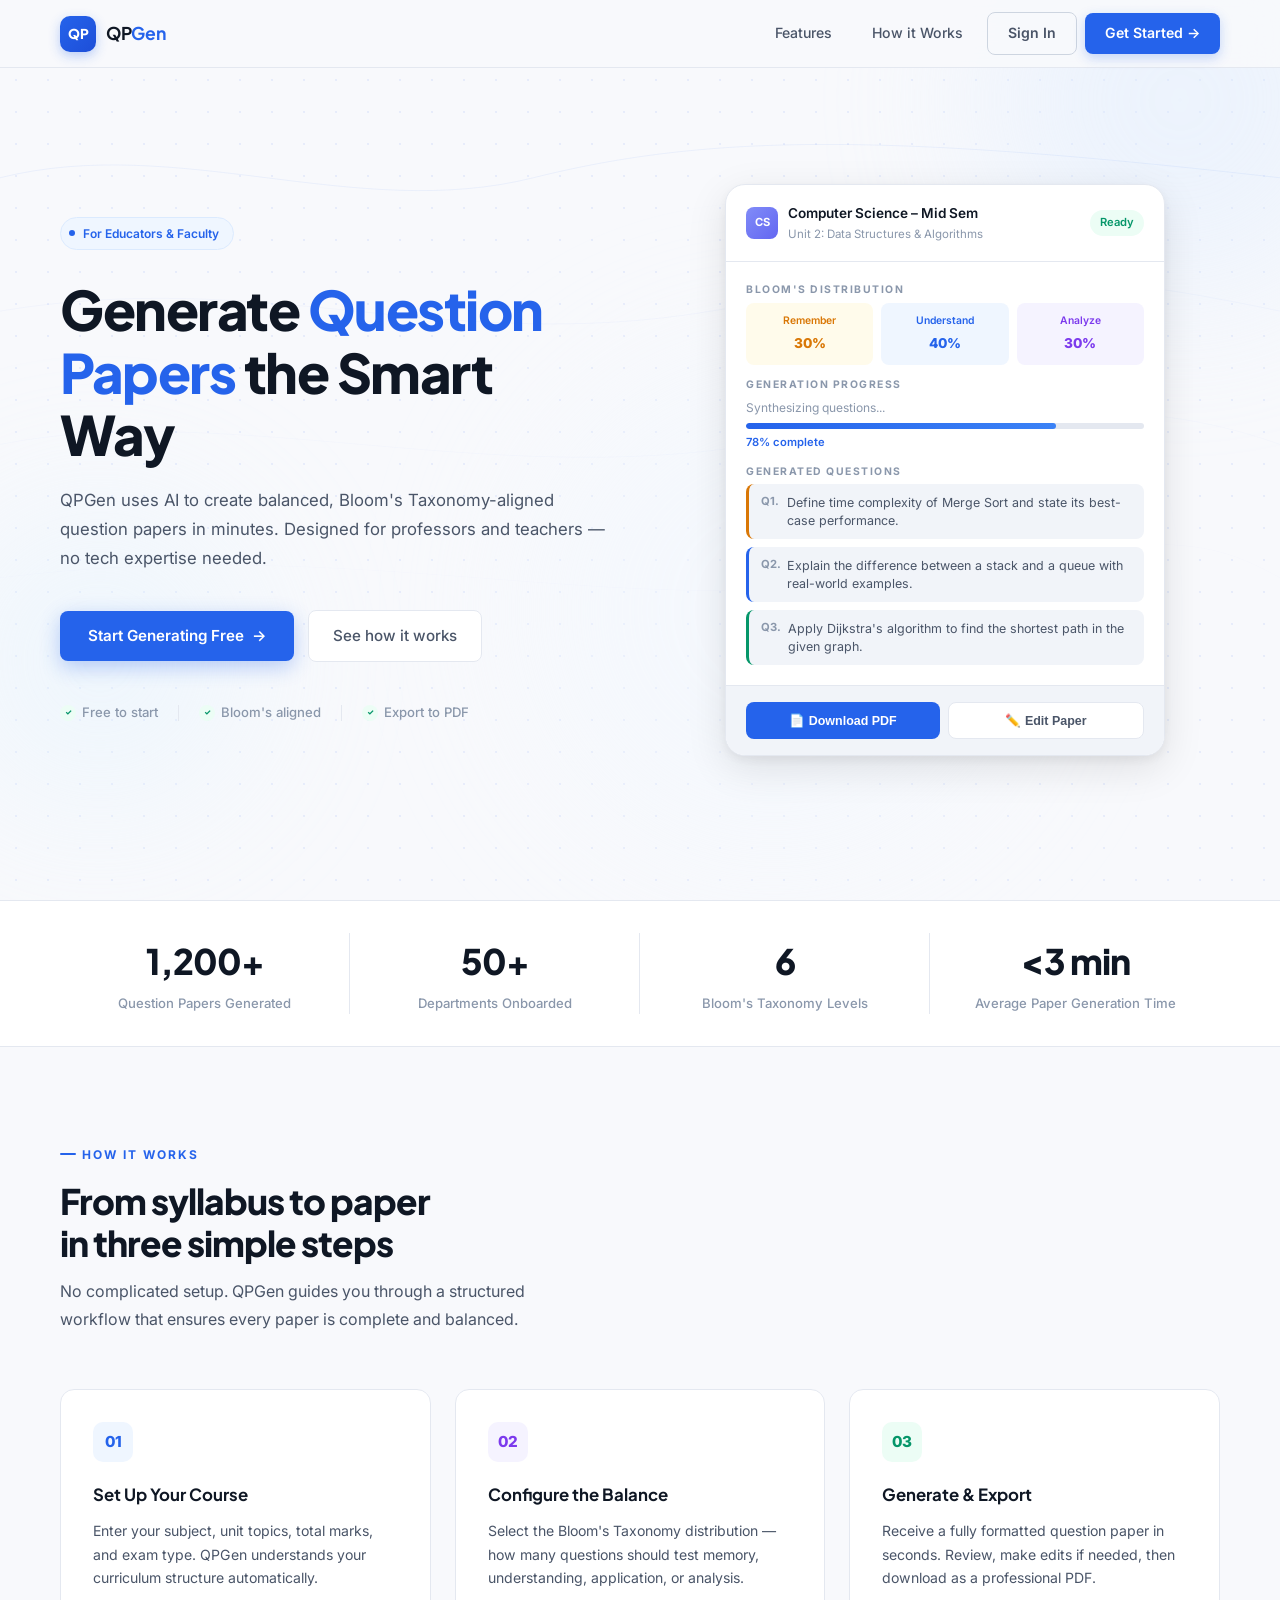
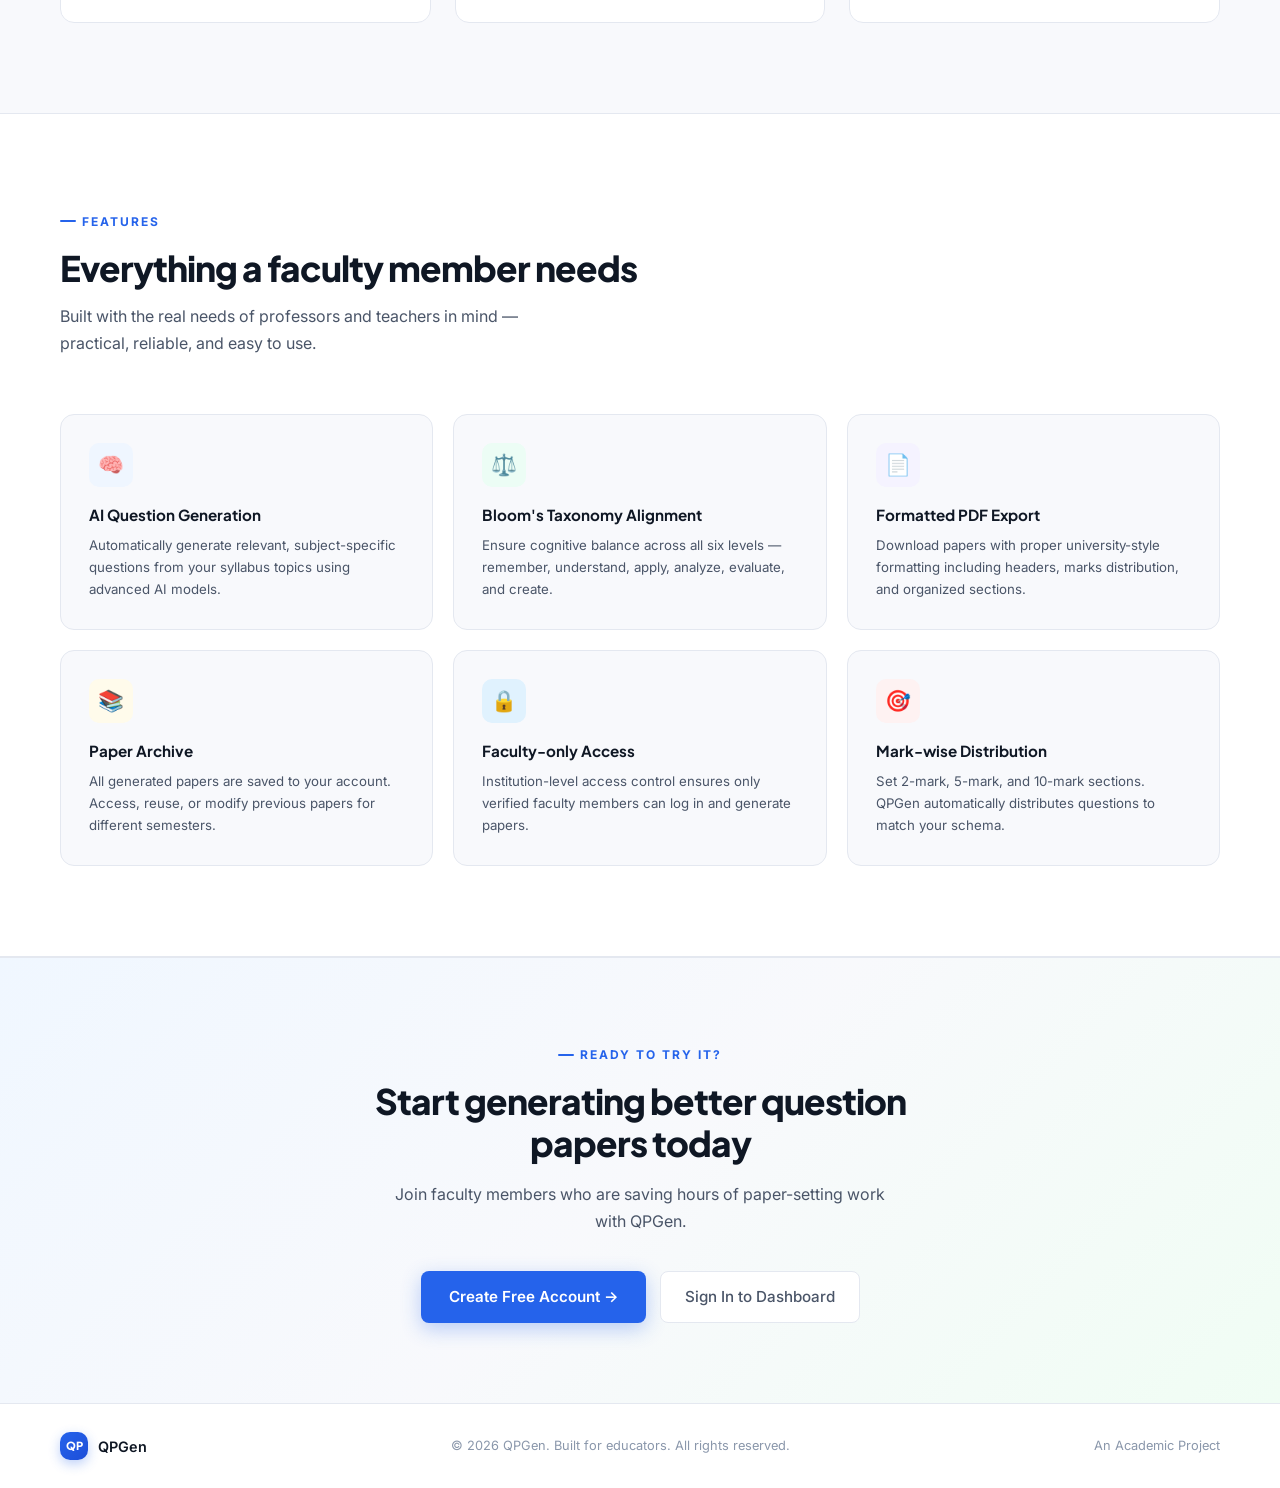
==== commit b8cc29c7: "Fix: Replace all hardcoded localhost:5000 API URLs with relative /api paths for Vercel production" ====
--- a/frontend/dashboard.html
+++ b/frontend/dashboard.html
@@ -119,7 +119,7 @@
     </div>
 
     <script>
-        const API = 'http://127.0.0.1:5000/api';
+        const API = '/api';
         const token = localStorage.getItem('token');
         if (!token) window.location.href = 'index.html';
         const user = JSON.parse(localStorage.getItem('user') || '{}');
